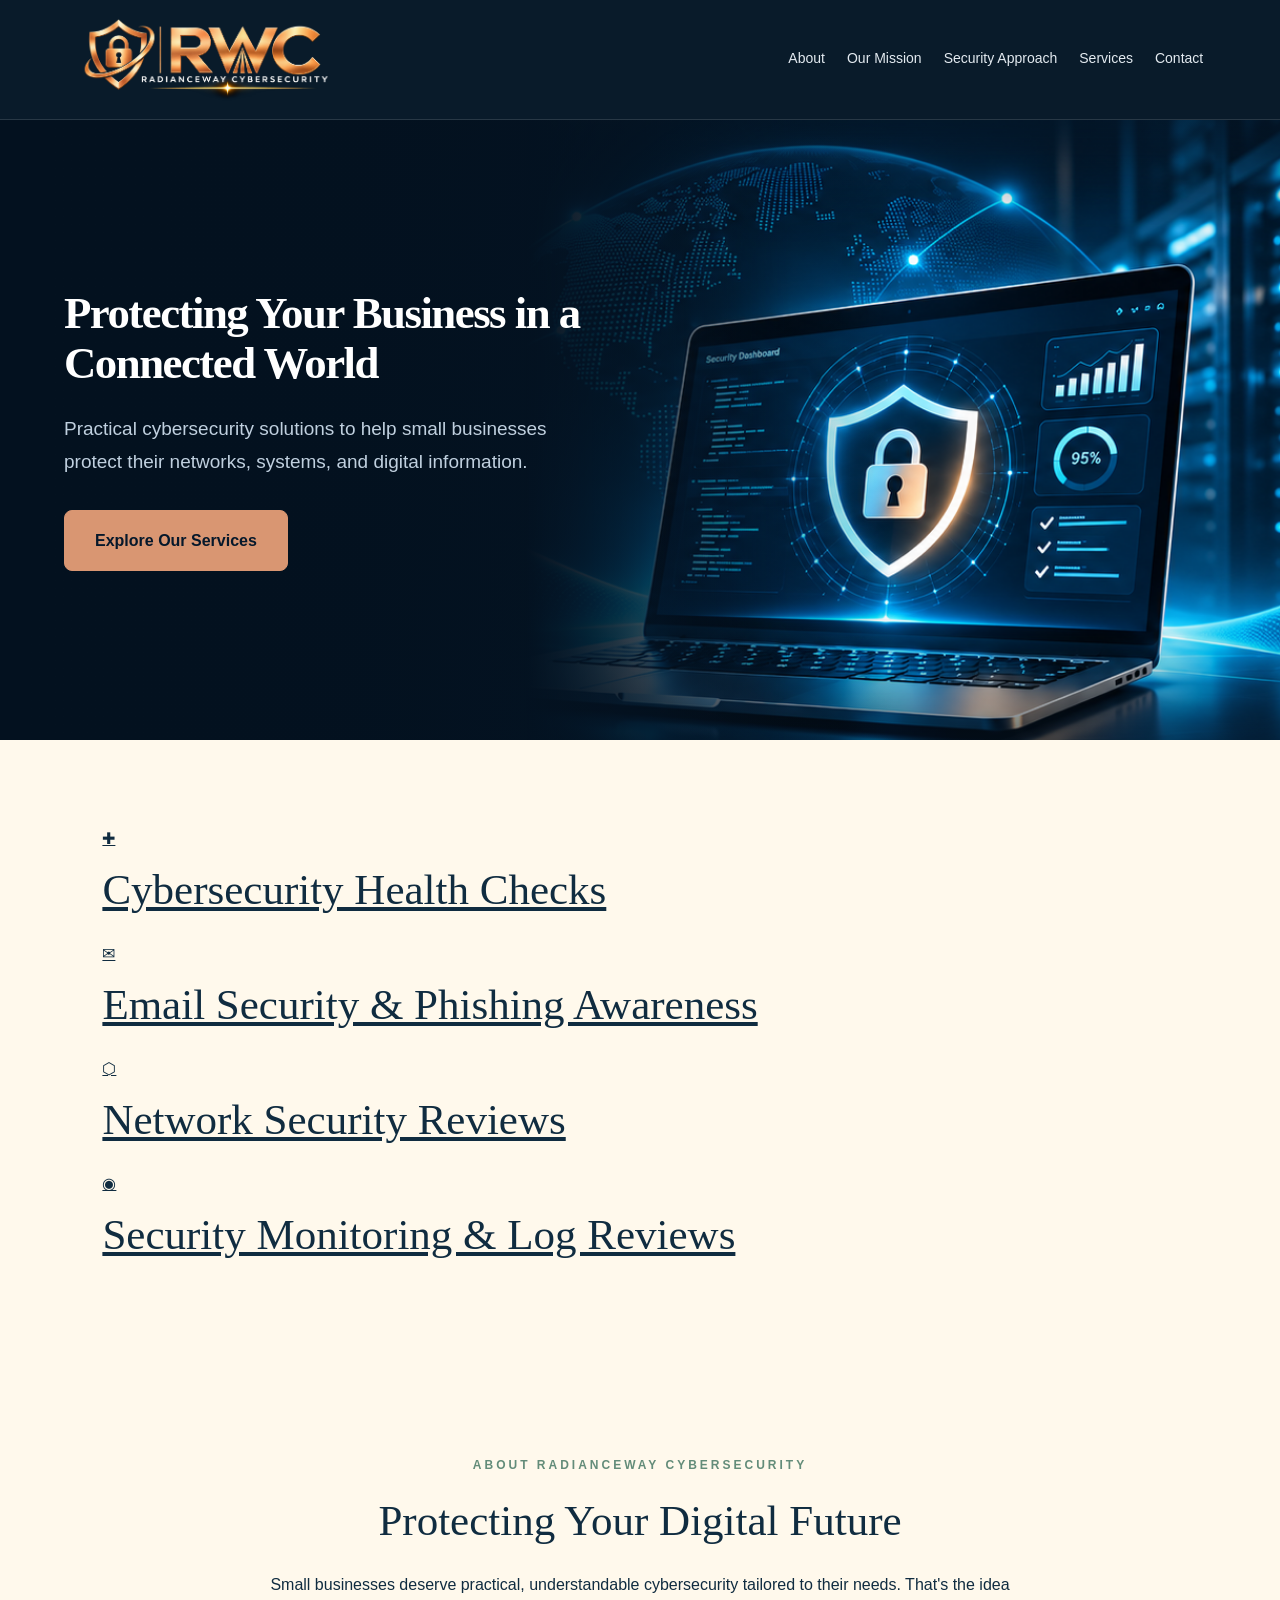
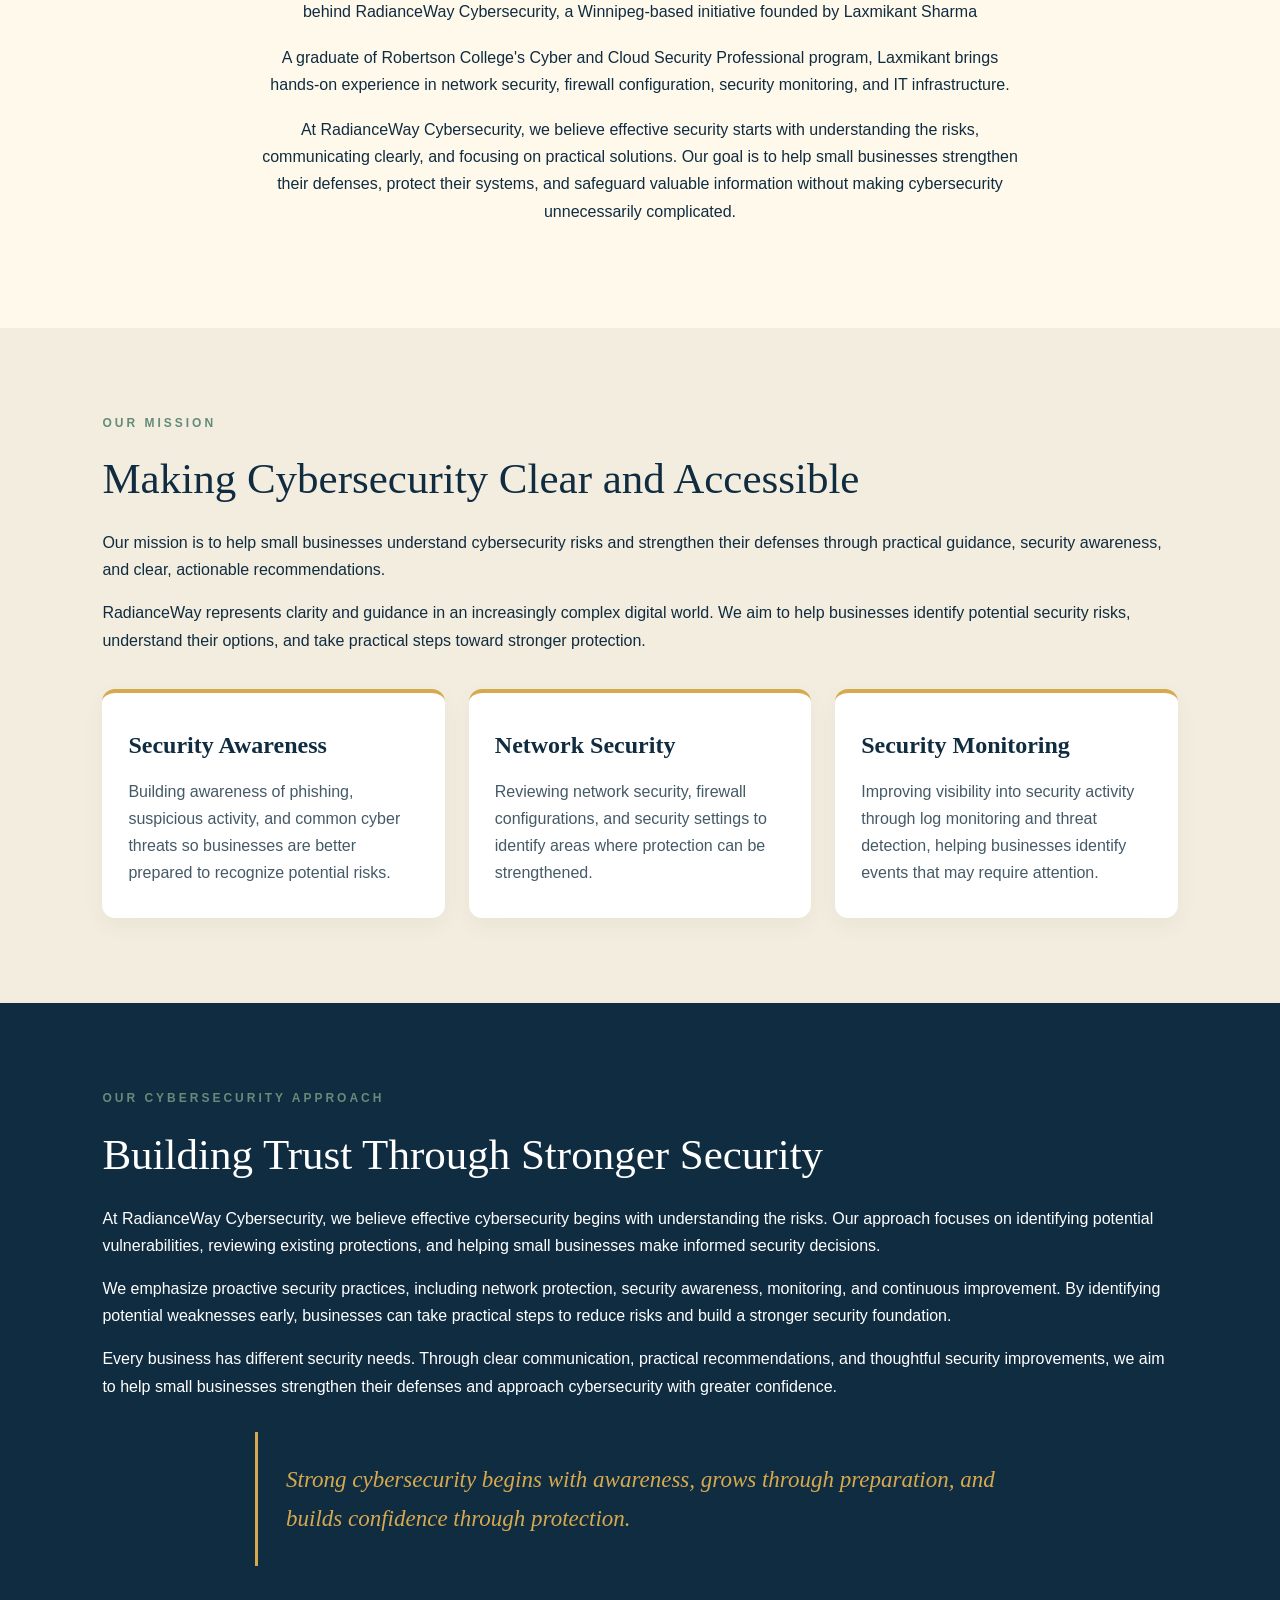
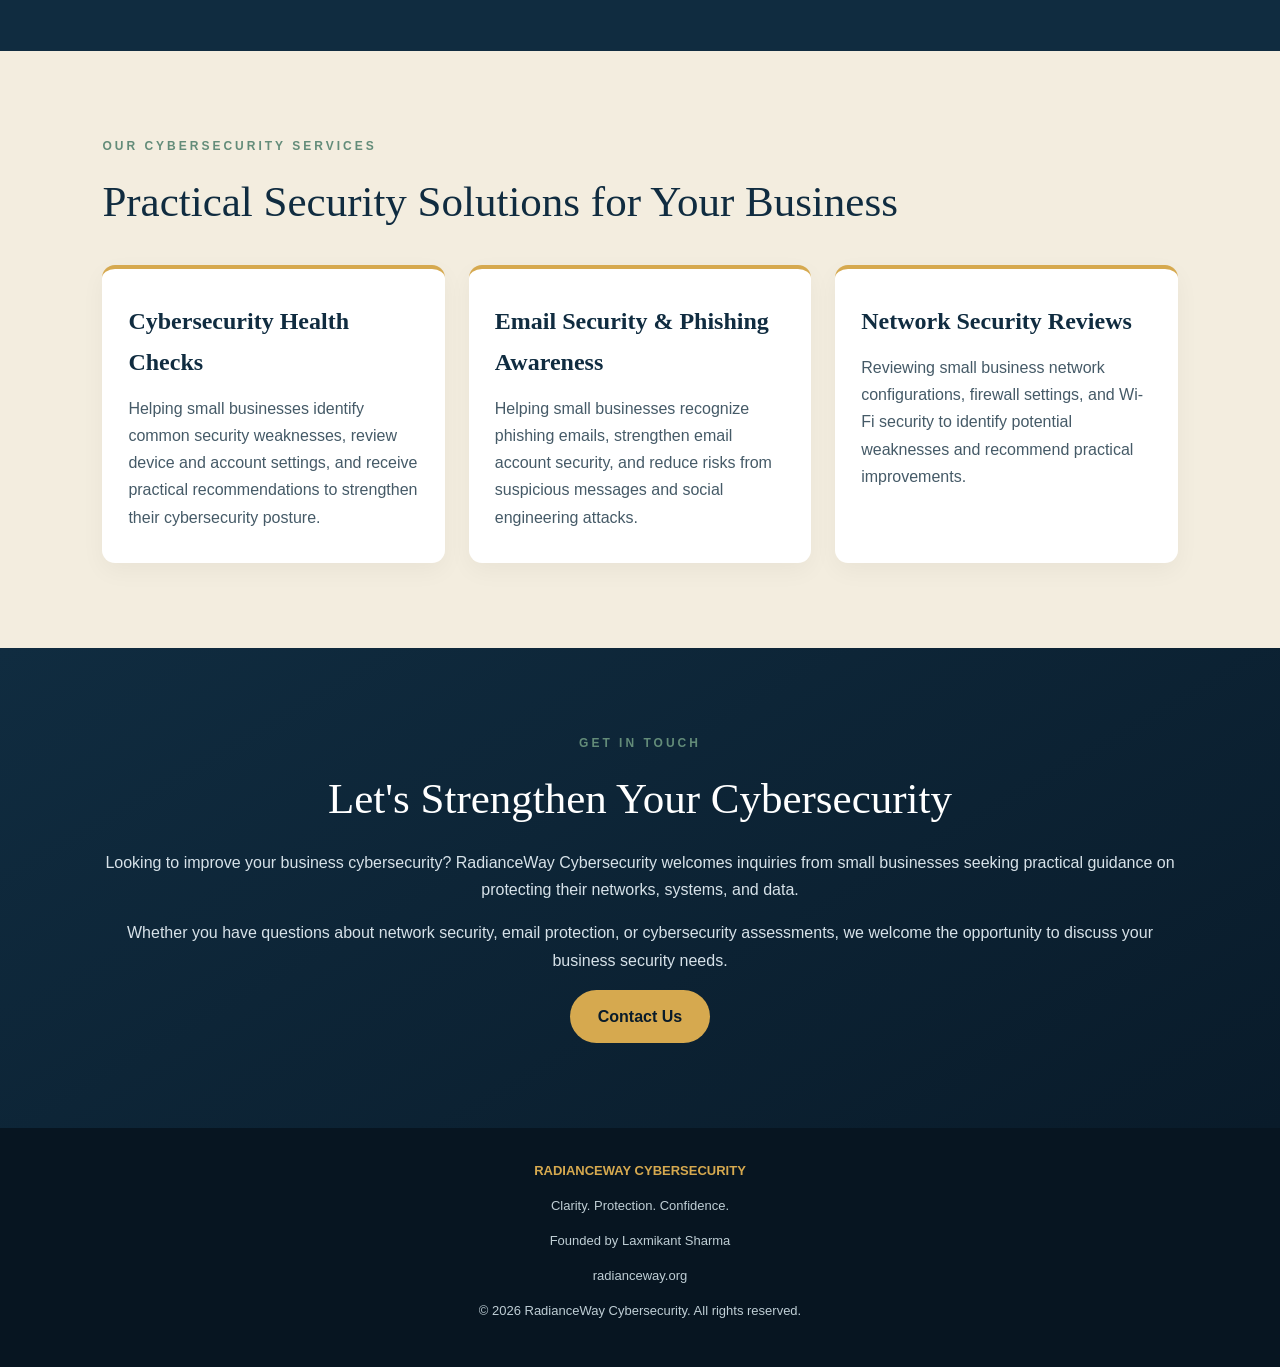
==== index.html @ 247e2742 "Add four cybersecurity service highlights to homepage" ====
<!DOCTYPE html>
<html lang="en">
<head>
  <meta charset="UTF-8">
  <meta name="viewport" content="width=device-width, initial-scale=1">
  <meta name="description" content="RadianceWay Cybersecurity provides practical cybersecurity guidance and security solutions for small businesses. Founded by Laxmikant Sharma in Winnipeg, Manitoba, Canada.">
  <meta name="theme-color" content="#102c40">
  <title>RadianceWay Cybersecurity | Clarity. Protection. Confidence.</title>
  <link rel="stylesheet" href="styles.css">
  <style>
    
.official-logo {
  display: block;
  width: 90%;
  max-width: 500px;
  height: auto;
  margin: 0 auto 5px;
  object-fit: contain;
}

@media (max-width: 600px) {
  .official-logo {
    width: 95%;
    max-width: 320px;
    margin-bottom: 16px;
  }
  .header {
  justify-content: center;
  padding: 14px 3%;
}

.header nav {
  justify-content: center;
  gap: 8px;
  font-size: 12px;
}
}
  @media (max-width: 600px) {
  .menu-toggle {
    display: block !important;
    margin: 8px auto;
  }

  .header nav {
    display: none;
    width: 100%;
    flex-direction: column;
    align-items: center;
    gap: 16px;
    padding: 16px 0;
  }

  .header nav.open {
    display: flex;
  }
}  
 .menu-toggle {
  display: none;
  background: transparent;
  color: #d6a94f;
  border: 1px solid #d6a94f;
  border-radius: 8px;
  padding: 10px 16px;
  font: inherit;
  cursor: pointer;
}
    :root {
      --navy: #102c40;
      --deep: #091b2a;
      --gold: #d6a94f;
      --ivory: #fff9ec;
      --sage: #638c79;
      --muted: #bfd0da;
    }
    * { box-sizing: border-box; }
    html { scroll-behavior: smooth; }
    body {
      margin: 0;
      font-family: "Segoe UI", Arial, sans-serif;
      background: var(--ivory);
      color: var(--navy);
      line-height: 1.7;
    }
    a { color: inherit; }
    .header {
      background: var(--deep);
      color: white;
      padding: 16px 6%;
      display: flex;
      align-items: center;
      justify-content: space-between;
      gap: 20px;
      flex-wrap: wrap;
      border-bottom: 1px solid #ffffff20;
    }
    .brand {
      font-size: 23px;
      font-weight: 700;
      letter-spacing: 3px;
      color: var(--gold);
      text-decoration: none;
    }
    nav { display: flex; gap: 22px; flex-wrap: wrap; }
    nav a {
      text-decoration: none;
      font-size: 14px;
      color: #e3eaf0;
    }
    nav a:hover, nav a:focus-visible {
      color: var(--gold);
    }
    .hero {
      min-height: 630px;
      padding: 100px 22px;
      display: flex;
      flex-direction: column;
      align-items: center;
      justify-content: center;
      text-align: center;
      color: white;
      background:
        radial-gradient(ellipse at 50% 25%,
          #a77c3140 0%, transparent 46%),
        linear-gradient(145deg, #153d53, #091b2a 80%);
    }
    .lotus {
      width: 140px;
      height: 115px;
      margin-bottom: 24px;
      color: var(--gold);
      filter: drop-shadow(0 0 20px #d6a94f65);
    }
    .eyebrow {
      color: var(--gold);
      letter-spacing: 3px;
      text-transform: uppercase;
      font-size: 13px;
    }
    h1 {
      font-family: Georgia, serif;
      font-weight: normal;
      font-size: clamp(56px, 10vw, 105px);
      letter-spacing: 8px;
      line-height: 1.1;
      margin: 18px 0;
    }
    .tagline {
      color: var(--gold);
      font-family: Georgia, serif;
      font-size: clamp(22px, 4vw, 32px);
      margin: 0 0 25px;
    }
    .hero-text {
      max-width: 680px;
      font-size: 18px;
      color: #d8e3e8;
      margin-bottom: 30px;
    }
    .button {
      display: inline-block;
      background: var(--gold);
      color: var(--deep);
      text-decoration: none;
      padding: 13px 28px;
      border-radius: 30px;
      font-weight: 700;
      transition: background .2s, transform .2s;
    }
    .button:hover {
      background: #f1cd7e;
      transform: translateY(-2px);
    }
    section { padding: 85px 8%; scroll-margin-top: 20px; }
    .container { max-width: 1080px; margin: auto; }
    .section-label {
      color: var(--sage);
      text-transform: uppercase;
      letter-spacing: 3px;
      font-size: 12px;
      font-weight: bold;
    }
    h2 {
      font-family: Georgia, serif;
      font-size: clamp(30px, 5vw, 43px);
      line-height: 1.3;
      margin: 10px 0 22px;
      font-weight: normal;
    }
    .intro { text-align: center; }
    .intro p { max-width: 760px; margin: 0 auto 18px; }
    .cream { background: #f3eddf; }
    .dark {
      background: var(--navy);
      color: white;
    }
    .cards {
      display: grid;
      grid-template-columns: repeat(3, minmax(0, 1fr));
      gap: 24px;
      margin-top: 35px;
    }
    .card {
      background: white;
      color: var(--navy);
      padding: 32px 26px;
      border-radius: 13px;
      border-top: 4px solid var(--gold);
      box-shadow: 0 8px 24px #0000000b;
    }
    .card h3 {
      font-family: Georgia, serif;
      font-size: 24px;
      margin: 0 0 12px;
    }
    .card p { margin: 0; color: #455a67; }
    .dark .card { background: #18394e; color: white; }
    .dark .card p { color: #d0dee5; }
    .quote {
      max-width: 770px;
      margin: 32px auto 0;
      padding: 28px;
      border-left: 3px solid var(--gold);
      font-family: Georgia, serif;
      font-size: 23px;
      font-style: italic;
      color: var(--gold);
      text-align: left;
    }
    .center { text-align: center; }
    .closing {
      text-align: center;
      background: linear-gradient(150deg, var(--navy), var(--deep));
      color: white;
    }
    .closing p { color: #d7e2e9; }
    footer {
      background: #071521;
      color: #bfced5;
      padding: 32px 18px;
      text-align: center;
      font-size: 13px;
    }
    footer strong { color: var(--gold); }
    :focus-visible {
      outline: 3px solid var(--gold);
      outline-offset: 4px;
    }
    @media (max-width: 760px) {
      .header { justify-content: center; text-align: center; }
      nav { justify-content: center; gap: 12px 18px; }
      h1 { letter-spacing: 3px; }
      .hero { min-height: 560px; padding: 75px 20px; }
      .cards { grid-template-columns: 1fr; }
      section { padding: 65px 6%; }
    }
    @media (prefers-reduced-motion: reduce) {
      html { scroll-behavior: auto; }
      .button { transition: none; }
    }
  </style>
</head>
<body>

<header class="header">
  
<a class="brand" href="index.html" aria-label="RadianceWay Cybersecurity Home">
  <img class="brand-logo" src="Copper-Gold%20RWC%20Cybersecurity%20Logo.png" alt="RWC RadianceWay Cybersecurity">
</a>

  <button class="menu-toggle" type="button"
        aria-label="Toggle navigation menu"
        aria-controls="main-nav"
        aria-expanded="false">
  ☰ Menu
</button>
  <nav id="main-nav" aria-label="Main navigation">
    
    <a href="about.html">About</a>
    <a href="mission.html">Our Mission</a>
    <a href="approach.html">Security Approach</a>
    <a href="services.html">Services</a>
    <a href="contact.html">Contact</a>
  
  </nav>
</header>

<main>
  <section class="hero" id="home">
    

<img class="hero-image"
     src="assets/rwc-homepage-laptop.png"
     alt="Cybersecurity laptop dashboard with glowing blue digital globe">
    
    
<h1 class="hero-title">
  Protecting Your Business in a Connected World
</h1>

    <p class="hero-text">
  Practical cybersecurity solutions to help
  small businesses protect their networks,
  systems, and digital information.
</p>
    
<a href="services.html" class="button">Explore Our Services</a>

  </section>

<section class="service-highlights" aria-label="Our cybersecurity services">
  <div class="service-highlights-container">

    <a class="service-highlight" href="services.html">
      <span class="service-icon" aria-hidden="true">✚</span>
      <h2>Cybersecurity Health Checks</h2>
    </a>

    <a class="service-highlight" href="services.html">
      <span class="service-icon" aria-hidden="true">✉</span>
      <h2>Email Security &amp; Phishing Awareness</h2>
    </a>

    <a class="service-highlight" href="services.html">
      <span class="service-icon" aria-hidden="true">⬡</span>
      <h2>Network Security Reviews</h2>
    </a>

    <a class="service-highlight" href="services.html">
      <span class="service-icon" aria-hidden="true">◉</span>
      <h2>Security Monitoring &amp; Log Reviews</h2>
    </a>

  </div>
</section>

  <section class="intro" id="about">
    <div class="container">
    <div class="section-label">About RadianceWay Cybersecurity</div>
    <h2>Protecting Your Digital Future</h2>
      <p>
        Small businesses deserve practical, understandable cybersecurity tailored to their needs.
        That's the idea behind RadianceWay Cybersecurity, a Winnipeg-based initiative
        founded by <span style="white-space: nowrap;">Laxmikant Sharma</span>
      </p>
      <p>
        A graduate of Robertson College's Cyber and Cloud
        Security Professional program, Laxmikant brings
        hands-on experience in network security, firewall
        configuration, security monitoring, and IT
        infrastructure.
      </p>
      <p>
        At RadianceWay Cybersecurity, we believe effective
        security starts with understanding the risks,
        communicating clearly, and focusing on practical
        solutions. Our goal is to help small businesses
        strengthen their defenses, protect their systems,
        and safeguard valuable information without making
        cybersecurity unnecessarily complicated.
      </p>
    </div>
  </section>

  <section class="cream" id="meaning">
    <div class="container">
      <div class="section-label">Our Mission</div>
      <h2>Making Cybersecurity Clear and Accessible</h2>
      <p>
        Our mission is to help small businesses understand cybersecurity risks
        and strengthen their defenses through practical guidance, security awareness,
        and clear, actionable recommendations.        
      </p>
      <p>
        RadianceWay represents clarity and guidance in an increasingly
        complex digital world. We aim to help businesses identify
        potential security risks, understand their options, and take practical
        steps toward stronger protection.
      </p>
      <div class="cards">
        <article class="card">
          <h3>Security Awareness</h3>
          <p>
            Building awareness of phishing, suspicious activity,
            and common cyber threats so businesses are better prepared
            to recognize potential risks.
          </p>
        </article>
        <article class="card">
          <h3>Network Security</h3>
          <p>
            Reviewing network security, firewall configurations,
            and security settings to identify areas where protection can be strengthened.
          </p>
        </article>
        <article class="card">
          <h3>Security Monitoring</h3>
          <p>
            Improving visibility into security activity through
            log monitoring and threat detection, helping businesses
            identify events that may require attention.
          </p>
        </article>
      </div>
    </div>
  </section>

  <section class="dark" id="philosophy">
    <div class="container">
      <div class="section-label">Our Cybersecurity Approach</div>
      <h2>Building Trust Through Stronger Security</h2>
      <p>
        At RadianceWay Cybersecurity, we believe effective
        cybersecurity begins with understanding the risks.
        Our approach focuses on identifying potential
        vulnerabilities, reviewing existing protections,
        and helping small businesses make informed security decisions.
      </p>
      <p>
        We emphasize proactive security practices,
        including network protection, security awareness,
        monitoring, and continuous improvement.
        By identifying potential weaknesses early,
        businesses can take practical steps to reduce
        risks and build a stronger security foundation.
      </p>
      <p>
        Every business has different security needs.
        Through clear communication, practical recommendations,
        and thoughtful security improvements, we aim to help
        small businesses strengthen their defenses and approach
        cybersecurity with greater confidence.
      </p>
      <div class="quote">
        Strong cybersecurity begins with awareness,
        grows through preparation, and builds
        confidence through protection.
      </div>
    </div>
  </section>

  <section class="cream" id="inspiration">
    <div class="container">
      <div class="section-label">Our Cybersecurity Services</div>
      <h2>Practical Security Solutions for Your Business</h2>
      <div class="cards">
        <article class="card">
          <h3>Cybersecurity Health Checks</h3>
          <p>
            Helping small businesses identify common
            security weaknesses, review device and account
            settings, and receive practical recommendations
            to strengthen their cybersecurity posture.
          </p>
        </article>
        <article class="card">
          <h3>Email Security & Phishing Awareness</h3>
          <p>
            Helping small businesses recognize phishing
            emails, strengthen email account security,
            and reduce risks from suspicious messages
            and social engineering attacks.
          </p>
        </article>
        <article class="card">
          <h3>Network Security Reviews</h3>
          <p>
            Reviewing small business network configurations,
            firewall settings, and Wi-Fi security to identify
            potential weaknesses and recommend practical
            improvements.
          </p>
        </article>
      </div>
    </div>
  </section>

  <section class="closing" id="community">
    <div class="container">
      <div class="section-label">Get in Touch</div>
      <h2>Let's Strengthen Your Cybersecurity</h2>
      <p>
        Looking to improve your business cybersecurity?
        RadianceWay Cybersecurity welcomes inquiries
        from small businesses seeking practical guidance
        on protecting their networks, systems, and data.
      </p>
      <p>
        Whether you have questions about network security,
        email protection, or cybersecurity assessments,
        we welcome the opportunity to discuss your
        business security needs.
      </p>
      <a class="button" href="mailto:laxsharma@lscyber.ca?subject=RadianceWay%20Cybersecurity%20Inquiry">Contact Us</a>
    </div>
  </section>
</main>

<footer>
  <strong>RADIANCEWAY CYBERSECURITY</strong>
  <p>Clarity. Protection. Confidence.</p>
  <p>Founded by Laxmikant Sharma</p>
  <p>radianceway.org</p>
  <p>&copy; <span id="year">2026</span> RadianceWay Cybersecurity.
     All rights reserved.</p>
</footer>


<script>
  document.getElementById("year").textContent =
    new Date().getFullYear();

  const menuButton = document.querySelector(".menu-toggle");
  const mainNav = document.getElementById("main-nav");

  menuButton.addEventListener("click", () => {
    const isOpen = mainNav.classList.toggle("open");
    menuButton.setAttribute("aria-expanded", String(isOpen));
  });

  mainNav.querySelectorAll("a").forEach((link) => {
    link.addEventListener("click", () => {
      mainNav.classList.remove("open");
      menuButton.setAttribute("aria-expanded", "false");
    });
  });
</script>
  

</body>
</html>
---- styles.css ----
/* RadianceWay Cybersecurity - Website Theme */

:root {
  --navy: #06182b;
  --navy-dark: #03111f;
  --navy-light: #0d304e;
  --electric-blue: #18baf0;
  --soft-copper: #d99672;
  --copper-light: #f0bea0;
  --white: #f7f9fc;
  --muted-text: #c0d0df;
}

* {
  box-sizing: border-box;
}

body {
  margin: 0;
  font-family: Arial, sans-serif;
  background: var(--navy);
  color: var(--white);
}

/* Shared Header and Navigation */

.site-header {
  background: var(--navy-dark);
  border-bottom: 1px solid rgba(217, 150, 114, 0.45);
  padding: 12px 5%;
}

.header-container {
  max-width: 1400px;
  margin: 0 auto;
  display: flex;
  align-items: center;
  justify-content: space-between;
  gap: 30px;
}

.brand-logo {
  display: block;
  width: 260px;
  max-width: 100%;
  height: auto;
}

.main-nav {
  display: flex;
  align-items: center;
  gap: 28px;
}

.main-nav a {
  color: var(--white);
  text-decoration: none;
  font-size: 15px;
}

.main-nav a:hover,
.main-nav a:focus-visible {
  color: var(--copper-light);
}

/* Mobile Navigation */

.menu-toggle {
  display: none;
  background: transparent;
  color: var(--copper-light);
  border: 1px solid var(--soft-copper);
  border-radius: 8px;
  padding: 10px 14px;
  font-size: 16px;
  cursor: pointer;
}

@media (max-width: 768px) {
  .header-container {
    flex-direction: column;
    gap: 15px;
  }

  .brand-logo {
    width: 220px;
  }

  .menu-toggle {
    display: block;
  }

  .main-nav {
    display: none;
    width: 100%;
    flex-direction: column;
    gap: 18px;
    padding: 15px 0;
  }

  .main-nav.open {
    display: flex;
  }
}

/* Shared Inner Page Styling */

.page-content {
  min-height: 70vh;
  background: linear-gradient(135deg, #06182b, #0d304e);
  padding: 80px 24px;
}

.page-container {
  max-width: 900px;
  margin: 0 auto;
}

.section-label {
  color: var(--soft-copper);
  font-size: 13px;
  font-weight: 700;
  letter-spacing: 2px;
  text-transform: uppercase;
  margin-bottom: 18px;
}

.page-container h1 {
  font-size: clamp(32px, 5vw, 48px);
  line-height: 1.2;
  margin: 0 0 30px;
  color: var(--white);
}

.page-container p {
  color: var(--muted-text);
  font-size: 18px;
  line-height: 1.8;
  margin-bottom: 24px;
}

.page-button {
  display: inline-block;
  margin-top: 12px;
  padding: 14px 26px;
  border: 1px solid var(--soft-copper);
  border-radius: 8px;
  color: var(--white);
  text-decoration: none;
  font-weight: 600;
}

.page-button:hover {
  background: var(--soft-copper);
  color: var(--navy-dark);
}

.site-footer {
  background: var(--navy-dark);
  border-top: 1px solid rgba(217, 150, 114, 0.3);
  padding: 35px 20px;
  text-align: center;
  color: var(--muted-text);
  font-size: 14px;
}

.site-footer p {
  margin: 8px 0;
}

@media (max-width: 768px) {
  .page-content {
    padding: 55px 20px;
  }

  .page-container p {
    font-size: 16px;
    line-height: 1.7;
  }
}

/* RWC Homepage Hero Redesign */

body .hero {
  position: relative;
  display: flex;
  flex-direction: column;
  justify-content: center;
  align-items: flex-start;
  text-align: left;
  min-height: 620px;
  padding: 90px max(5%, calc((100% - 1400px) / 2));
  overflow: hidden;
  isolation: isolate;
  background: linear-gradient(110deg, #03111f, #06182b);
}

body .hero::before {
  content: "";
  position: absolute;
  inset: 0;
  z-index: 0;
  pointer-events: none;
  background: linear-gradient(
    90deg,
    #03111f 0%,
    rgba(3, 17, 31, 0.95) 28%,
    rgba(3, 17, 31, 0.55) 48%,
    transparent 70%
  );
}

body .hero img.hero-image {
  position: absolute;
  z-index: -1;
  top: 50%;
  right: 0;
  left: auto;
  width: 59%;
  max-width: none;
  height: 100%;
  object-fit: cover;
  object-position: center;
-webkit-mask-image: linear-gradient(to right, transparent 0%, black 35%);
mask-image: linear-gradient(to right, transparent 0%, black 35%);

  transform: translateY(-50%);
  border: none;
  border-radius: 0;
  box-shadow: none;
}

body .hero .hero-title {
  position: relative;
  max-width: 520px;
  margin: 0 0 25px;
  color: #ffffff;
  font-size: clamp(34px, 3.5vw, 52px);
  line-height: 1.12;
  font-weight: 700;
  letter-spacing: -1.5px;
}

body .hero .hero-text {
  position: relative;
  max-width: 520px;
  margin: 0 0 32px;
  color: #c0d0df;
  font-size: 19px;
  line-height: 1.7;
}

body .hero a.button {
  position: relative;
  display: inline-block;
  padding: 16px 30px;
  background: #d99672;
  color: #06182b;
  border: 1px solid #d99672;
  border-radius: 8px;
  text-decoration: none;
  font-size: 16px;
  font-weight: 700;
}

body .hero a.button:hover {
  background: #f0bea0;
  border-color: #f0bea0;
}

/* Homepage Hero - Mobile Layout */

@media (max-width: 768px) {
  body .hero {
    min-height: 690px;
    justify-content: flex-start;
    padding: 55px 24px 300px;
  }

  body .hero img.hero-image {
    top: auto;
    bottom: 0;
    right: 0;
    width: 100%;
    height: 320px;
    transform: none;
    object-fit: cover;
  }

  body .hero .hero-title {
    font-size: clamp(32px, 8vw, 46px);
    letter-spacing: -0.5px;
  }

  body .hero .hero-text {
    font-size: 16px;
  }
}
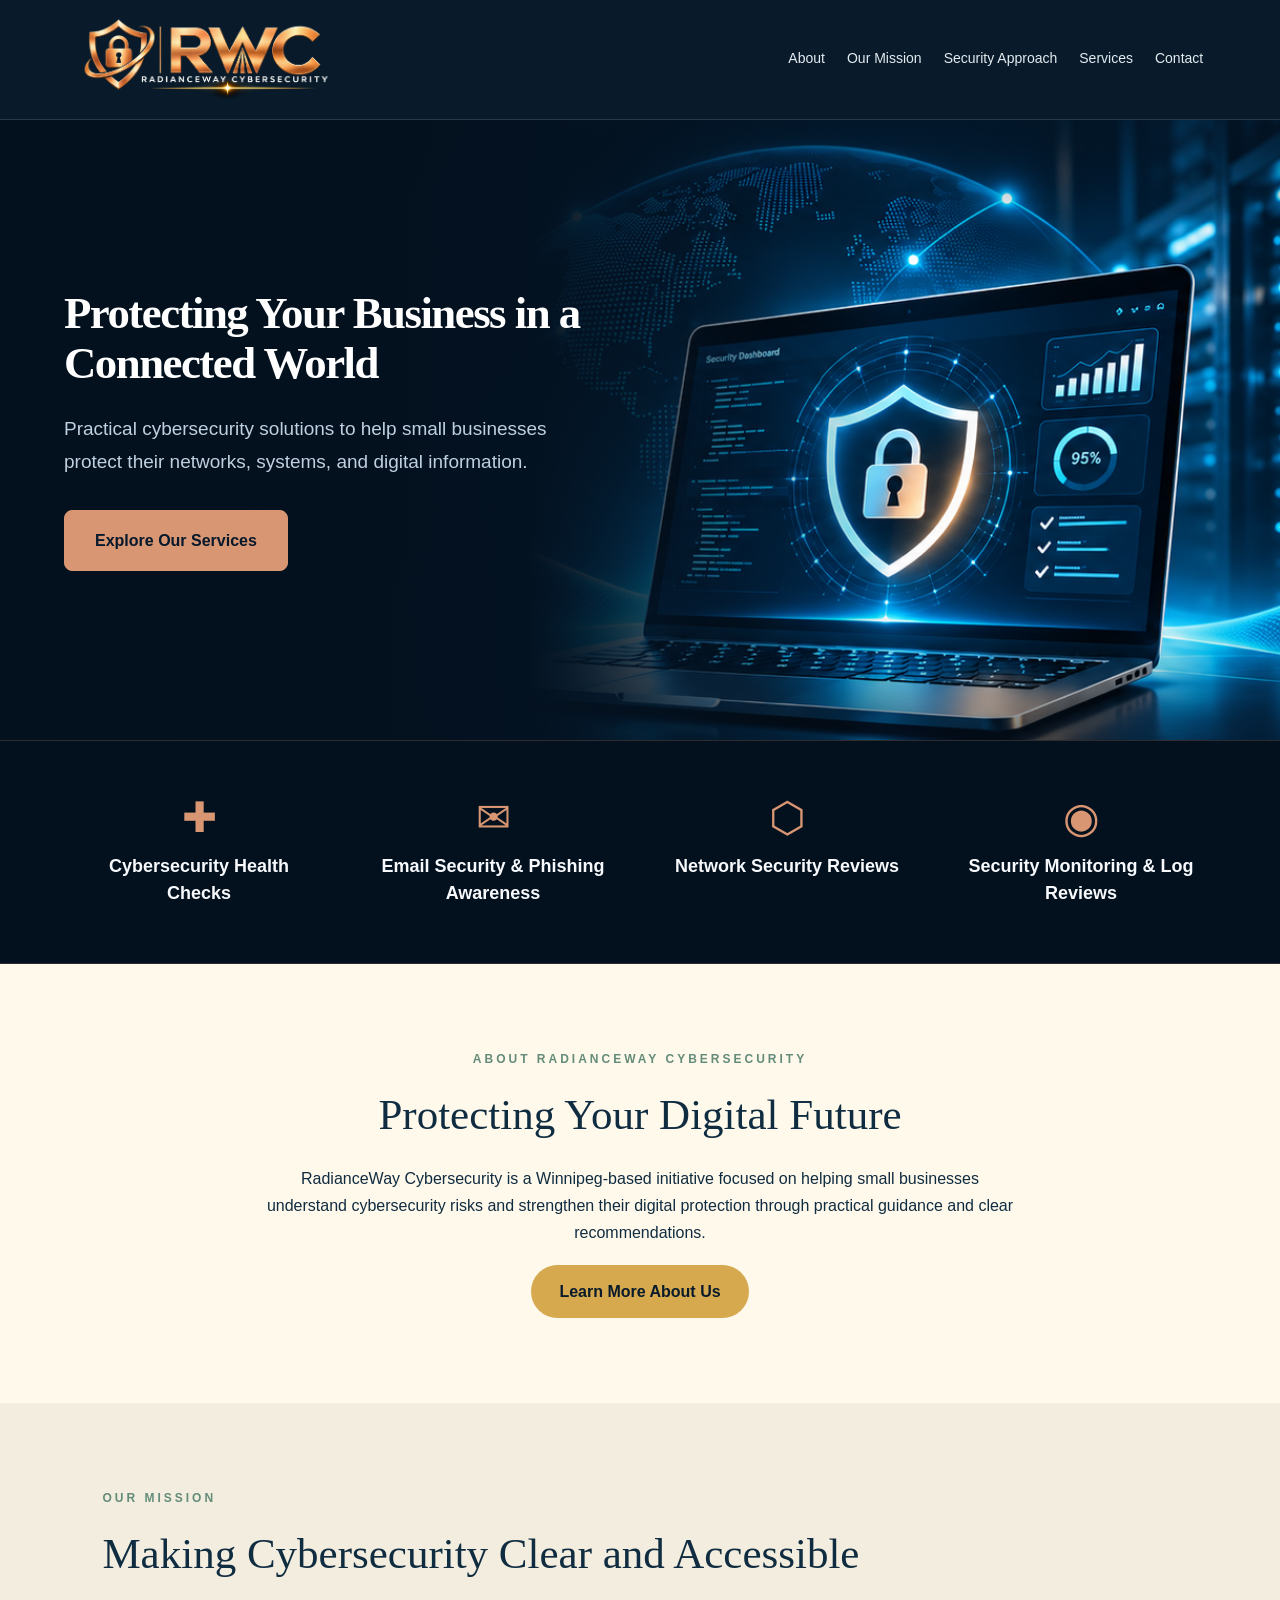
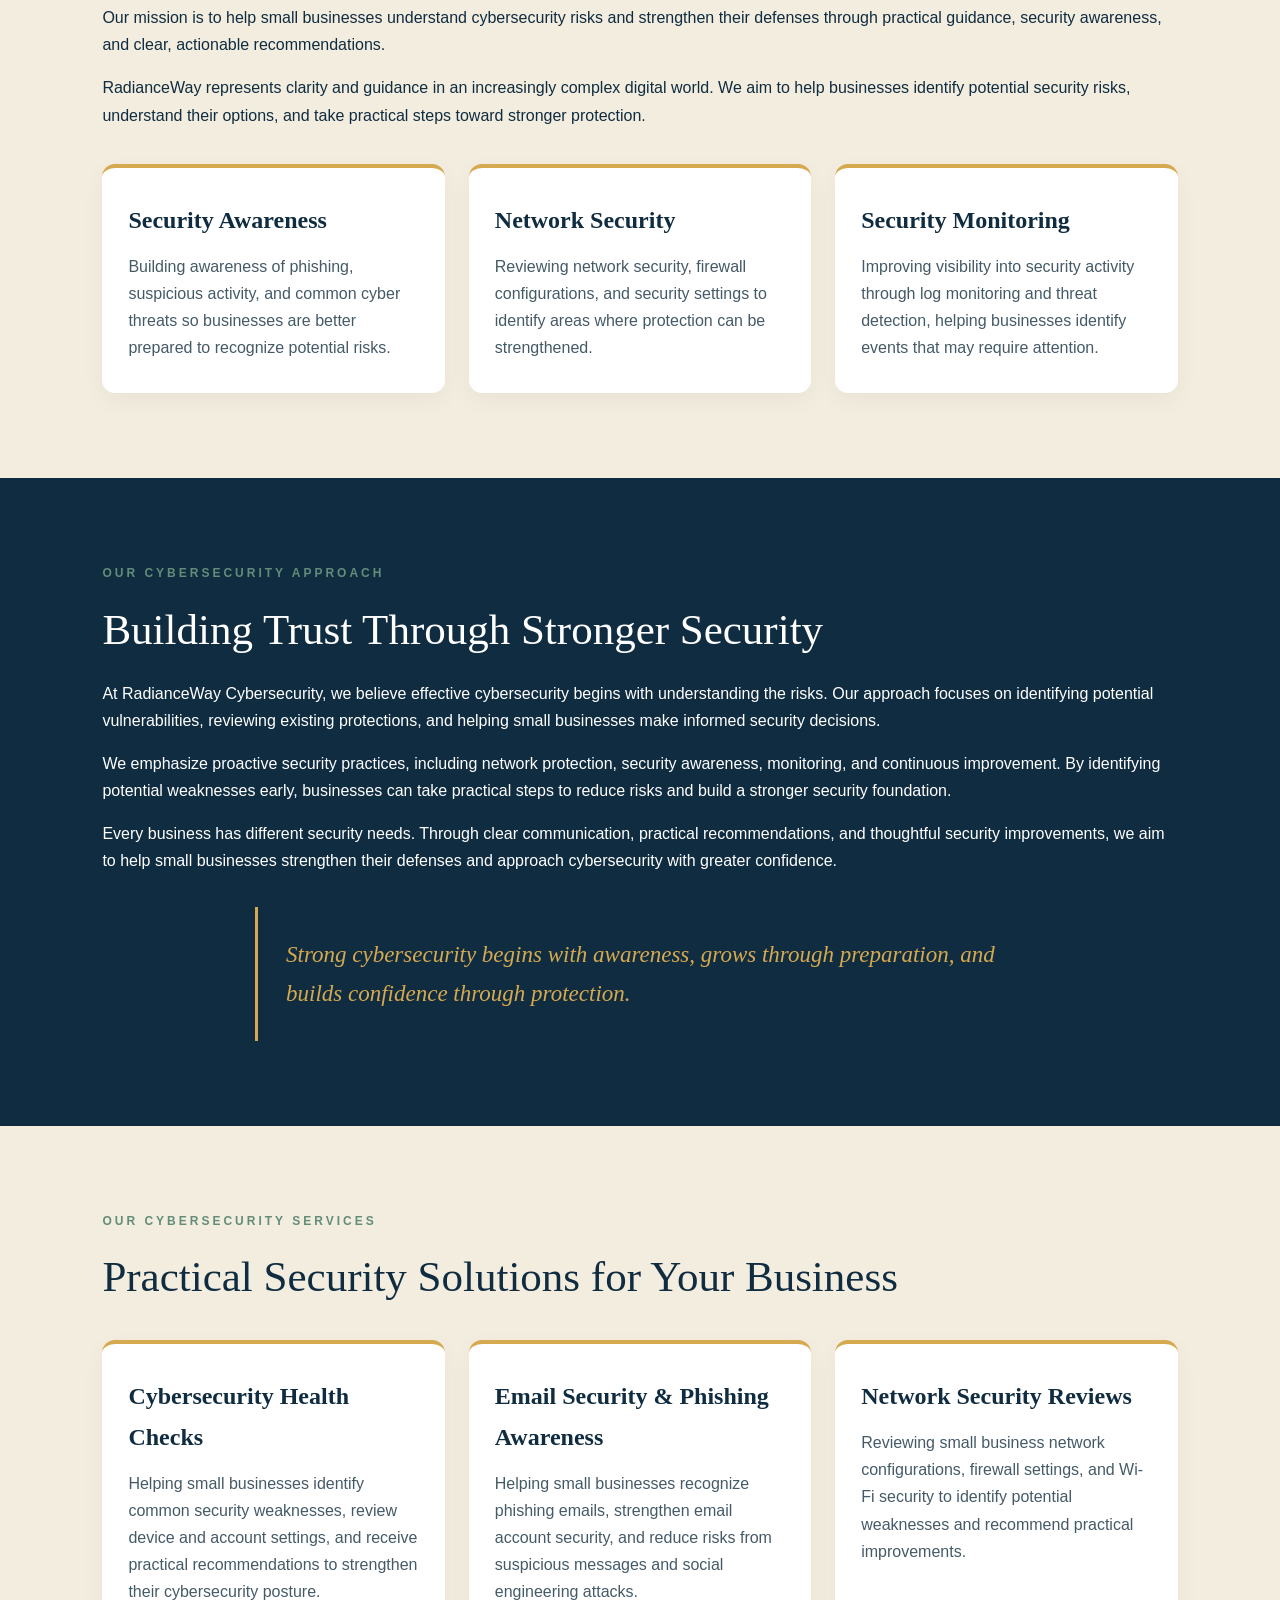
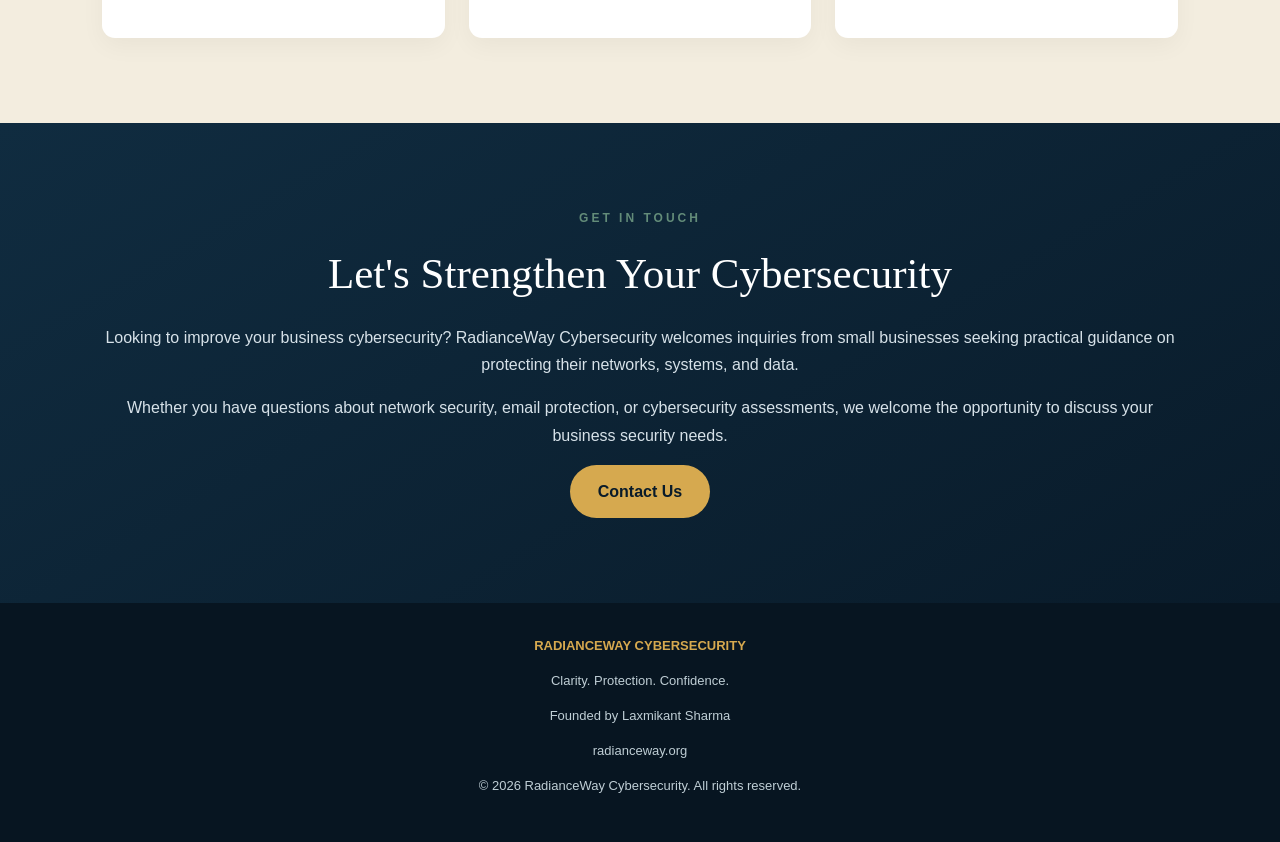
==== commit b2ad0f31: "Simplify homepage About section and link to About page Updated the 'About' section to provide a more" ====
--- a/index.html
+++ b/index.html
@@ -334,33 +334,24 @@
   </div>
 </section>
 
-  <section class="intro" id="about">
-    <div class="container">
-    <div class="section-label">About RadianceWay Cybersecurity</div>
+  
+<section class="intro" id="about">
+  <div class="container">
+    <div class="section-label">ABOUT RADIANCEWAY CYBERSECURITY</div>
     <h2>Protecting Your Digital Future</h2>
-      <p>
-        Small businesses deserve practical, understandable cybersecurity tailored to their needs.
-        That's the idea behind RadianceWay Cybersecurity, a Winnipeg-based initiative
-        founded by <span style="white-space: nowrap;">Laxmikant Sharma</span>
-      </p>
-      <p>
-        A graduate of Robertson College's Cyber and Cloud
-        Security Professional program, Laxmikant brings
-        hands-on experience in network security, firewall
-        configuration, security monitoring, and IT
-        infrastructure.
-      </p>
-      <p>
-        At RadianceWay Cybersecurity, we believe effective
-        security starts with understanding the risks,
-        communicating clearly, and focusing on practical
-        solutions. Our goal is to help small businesses
-        strengthen their defenses, protect their systems,
-        and safeguard valuable information without making
-        cybersecurity unnecessarily complicated.
-      </p>
-    </div>
-  </section>
+
+    <p>
+      RadianceWay Cybersecurity is a Winnipeg-based initiative
+      focused on helping small businesses understand cybersecurity
+      risks and strengthen their digital protection through
+      practical guidance and clear recommendations.
+    </p>
+
+    <a href="about.html" class="button">
+      Learn More About Us
+    </a>
+  </div>
+</section>
 
   <section class="cream" id="meaning">
     <div class="container">
--- a/styles.css
+++ b/styles.css
@@ -297,3 +297,79 @@
     font-size: 16px;
   }
 }
+
+/* Homepage - Four Cybersecurity Service Highlights */
+
+body .service-highlights {
+  background: var(--navy-dark);
+  border-top: 1px solid rgba(217, 150, 114, 0.2);
+  border-bottom: 1px solid rgba(217, 150, 114, 0.2);
+  padding: 36px 5%;
+}
+
+.service-highlights-container {
+  max-width: 1400px;
+  margin: 0 auto;
+  display: grid;
+  grid-template-columns: repeat(4, minmax(0, 1fr));
+  gap: 24px;
+}
+
+.service-highlight {
+  display: flex;
+  flex-direction: column;
+  align-items: center;
+  justify-content: flex-start;
+  gap: 14px;
+  padding: 20px 14px;
+  text-align: center;
+  text-decoration: none;
+  color: var(--white);
+  border-radius: 10px;
+  transition: background 0.2s ease;
+}
+
+.service-highlight:hover,
+.service-highlight:focus-visible {
+  background: rgba(217, 150, 114, 0.1);
+}
+
+.service-icon {
+  color: var(--soft-copper);
+  font-size: 42px;
+  line-height: 1;
+}
+
+.service-highlight h2 {
+  margin: 0;
+  font-size: 18px;
+  font-family: Arial, sans-serif;
+  font-weight: 600;
+  line-height: 1.5;
+  color: var(--white);
+}
+
+/* Tablet Layout */
+
+@media (max-width: 900px) {
+  .service-highlights-container {
+    grid-template-columns: repeat(2, minmax(0, 1fr));
+  }
+}
+
+/* Mobile Layout */
+
+@media (max-width: 480px) {
+  .service-highlights-container {
+    grid-template-columns: 1fr;
+    gap: 10px;
+  }
+
+  body .service-highlights {
+    padding: 24px 16px;
+  }
+
+  .service-highlight {
+    padding: 16px 12px;
+  }
+}
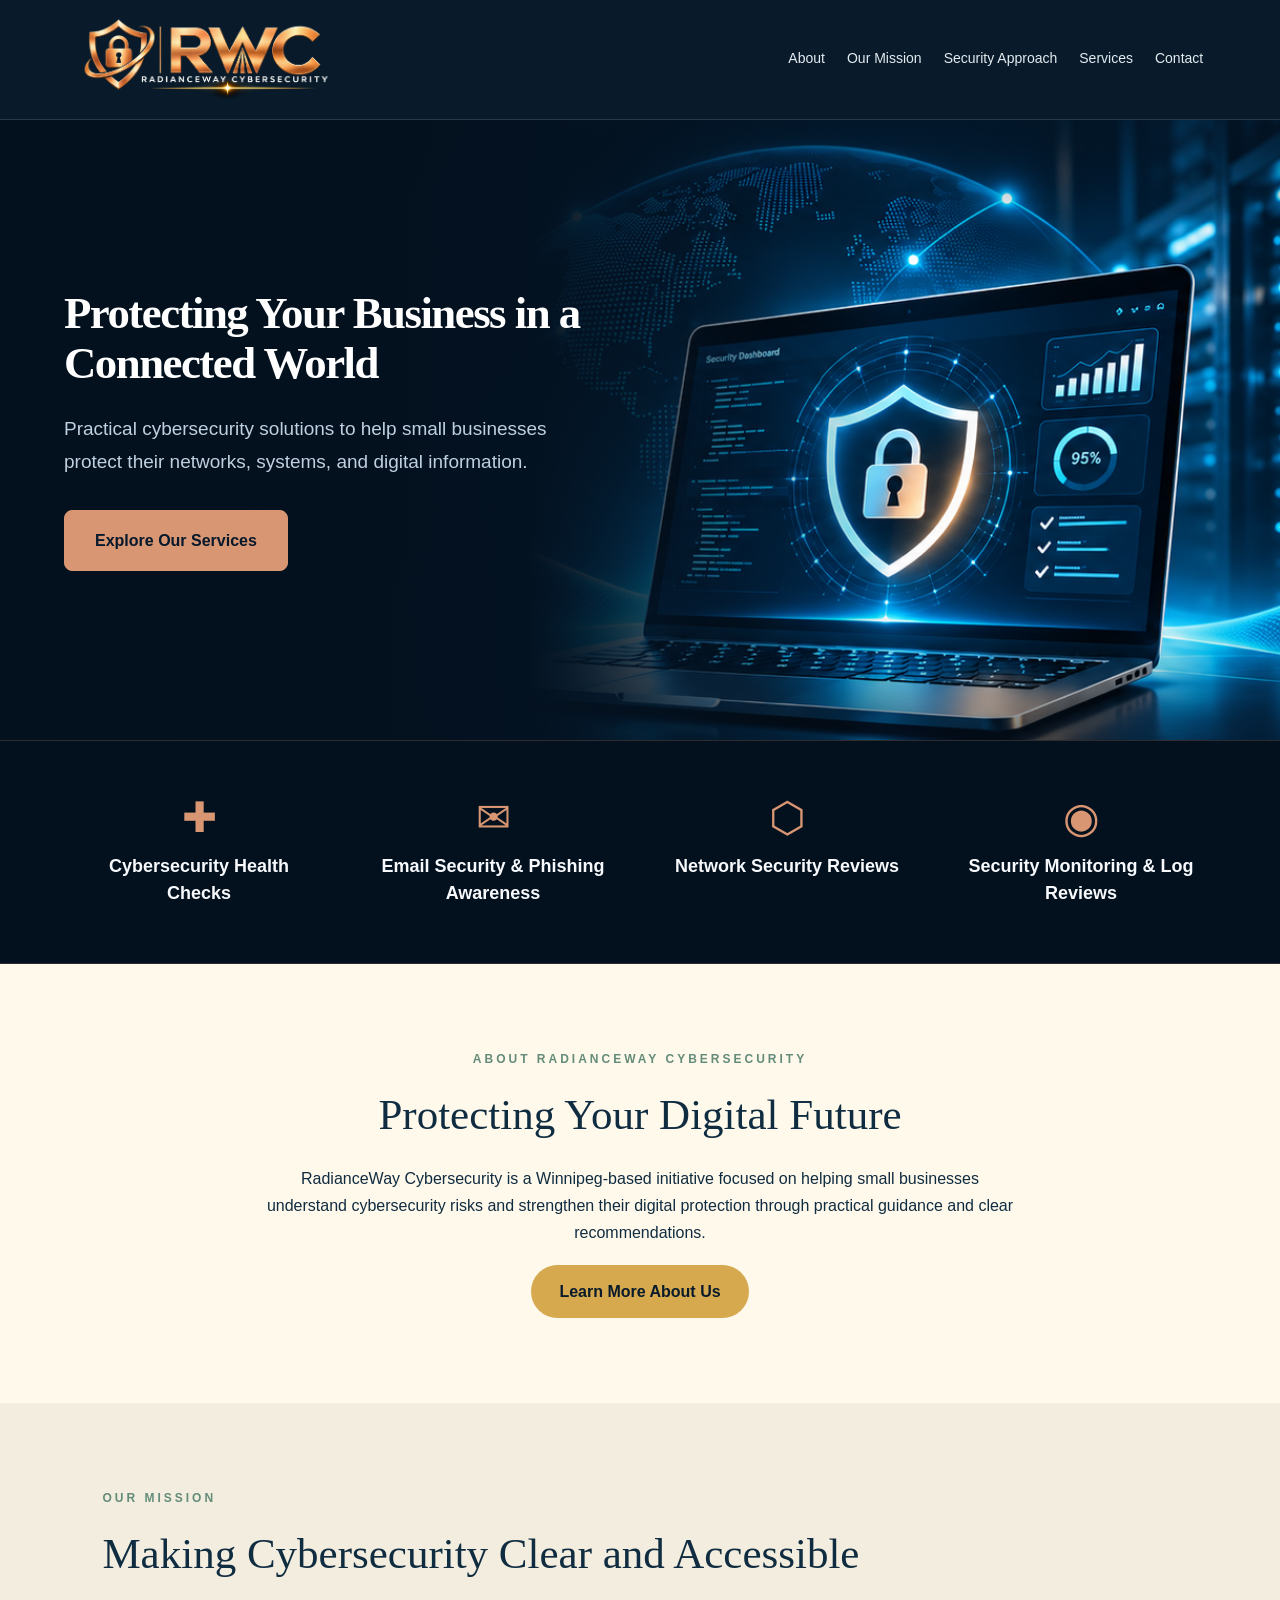
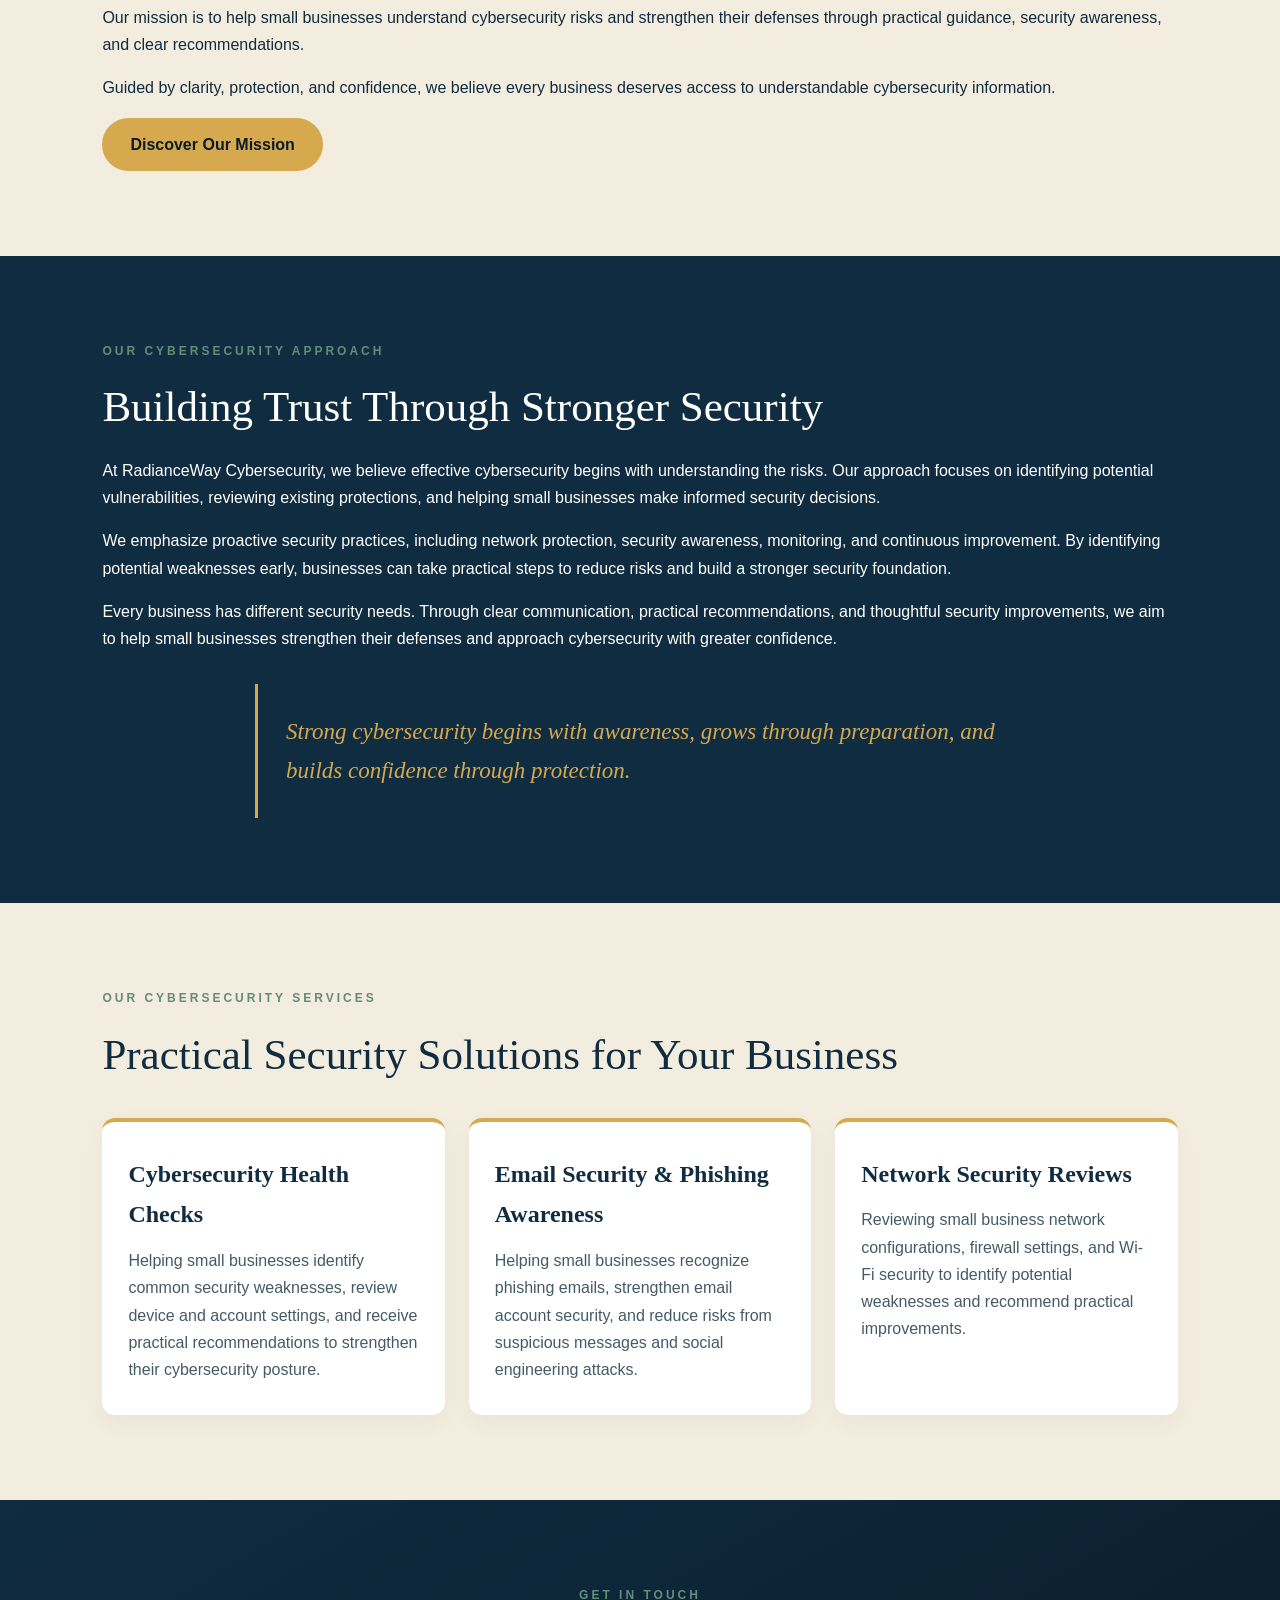
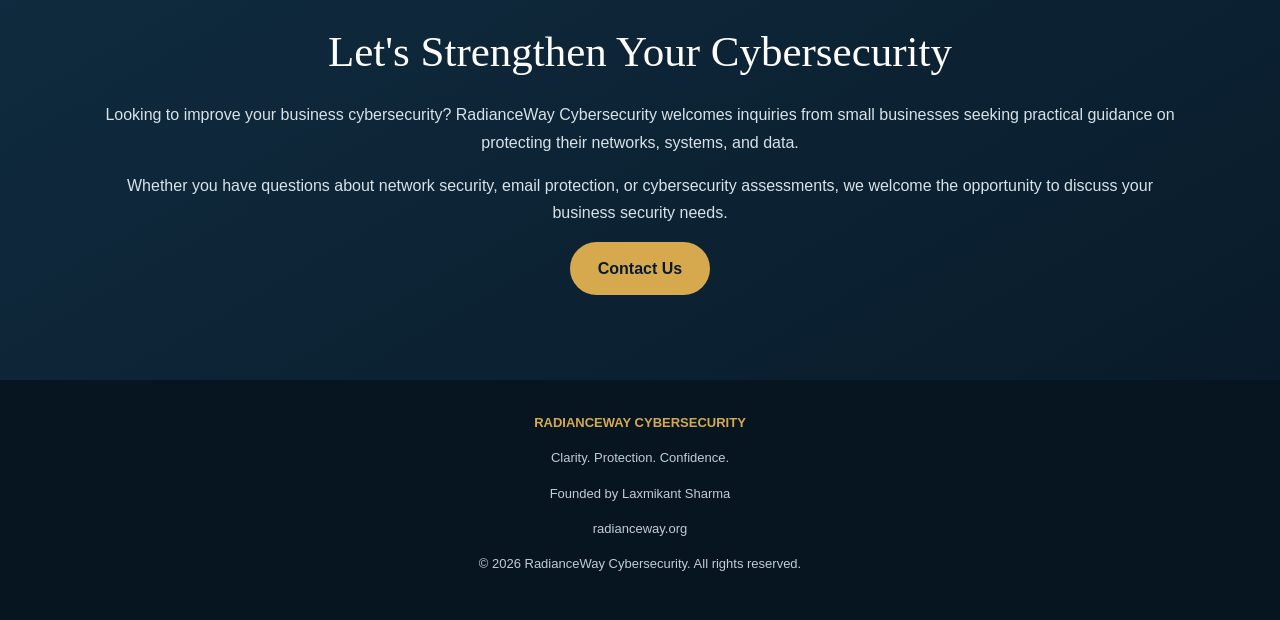
==== commit b7a5ec67: "Simplify homepage Mission section and link to Mission page Updated the 'Our Mission' section to enha" ====
--- a/index.html
+++ b/index.html
@@ -353,48 +353,31 @@
   </div>
 </section>
 
-  <section class="cream" id="meaning">
-    <div class="container">
-      <div class="section-label">Our Mission</div>
-      <h2>Making Cybersecurity Clear and Accessible</h2>
-      <p>
-        Our mission is to help small businesses understand cybersecurity risks
-        and strengthen their defenses through practical guidance, security awareness,
-        and clear, actionable recommendations.        
-      </p>
-      <p>
-        RadianceWay represents clarity and guidance in an increasingly
-        complex digital world. We aim to help businesses identify
-        potential security risks, understand their options, and take practical
-        steps toward stronger protection.
-      </p>
-      <div class="cards">
-        <article class="card">
-          <h3>Security Awareness</h3>
-          <p>
-            Building awareness of phishing, suspicious activity,
-            and common cyber threats so businesses are better prepared
-            to recognize potential risks.
-          </p>
-        </article>
-        <article class="card">
-          <h3>Network Security</h3>
-          <p>
-            Reviewing network security, firewall configurations,
-            and security settings to identify areas where protection can be strengthened.
-          </p>
-        </article>
-        <article class="card">
-          <h3>Security Monitoring</h3>
-          <p>
-            Improving visibility into security activity through
-            log monitoring and threat detection, helping businesses
-            identify events that may require attention.
-          </p>
-        </article>
-      </div>
-    </div>
-  </section>
+  
+<section class="cream" id="meaning">
+  <div class="container">
+    <div class="section-label">OUR MISSION</div>
+    <h2>Making Cybersecurity Clear and Accessible</h2>
+
+    <p>
+      Our mission is to help small businesses understand
+      cybersecurity risks and strengthen their defenses
+      through practical guidance, security awareness,
+      and clear recommendations.
+    </p>
+
+    <p>
+      Guided by clarity, protection, and confidence,
+      we believe every business deserves access to
+      understandable cybersecurity information.
+    </p>
+
+    <a href="mission.html" class="button">
+      Discover Our Mission
+    </a>
+  </div>
+</section>
+
 
   <section class="dark" id="philosophy">
     <div class="container">
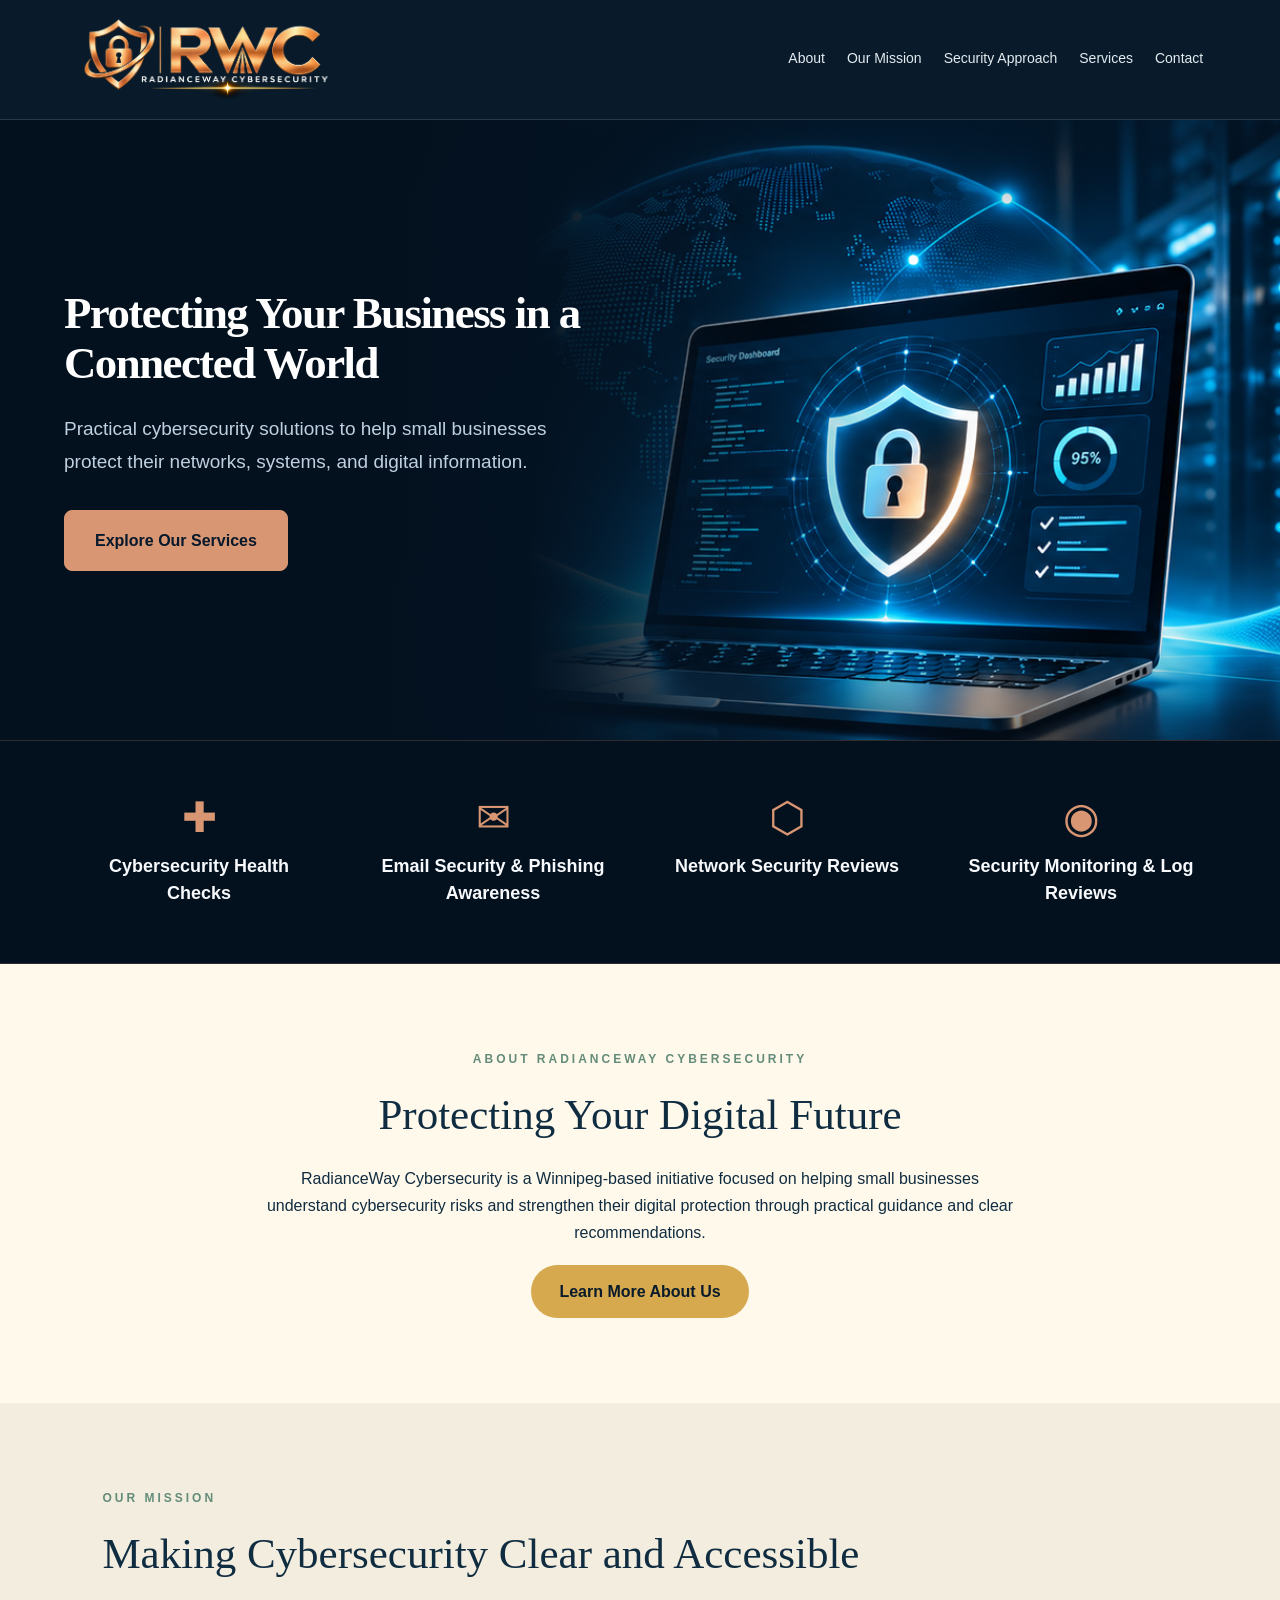
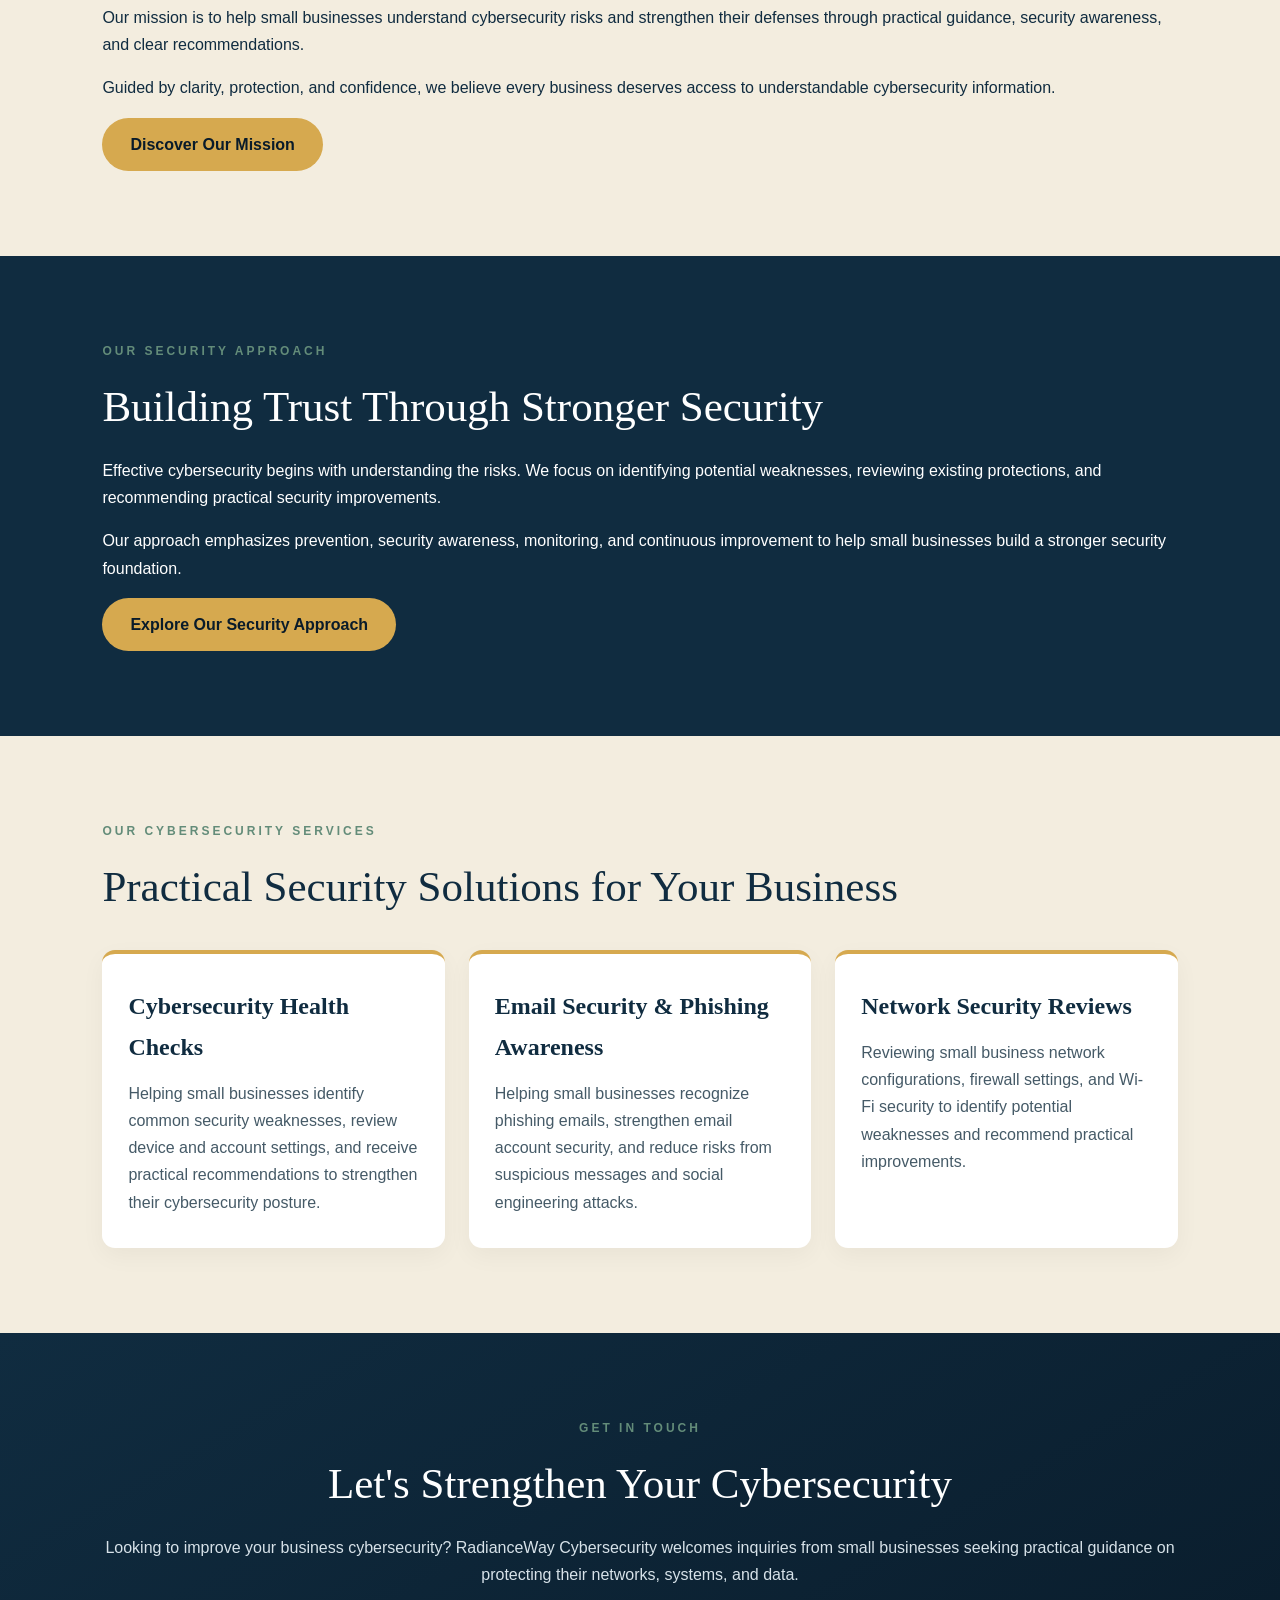
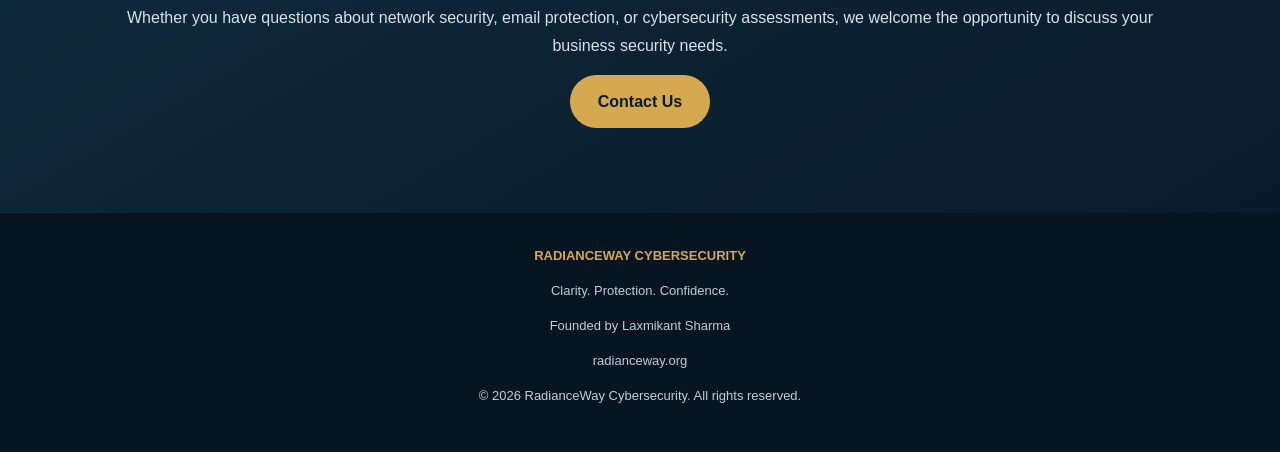
==== commit e53536c8: "Simplify homepage Security Approach section Updated the cybersecurity approach section to improve cl" ====
--- a/index.html
+++ b/index.html
@@ -379,39 +379,31 @@
 </section>
 
 
-  <section class="dark" id="philosophy">
-    <div class="container">
-      <div class="section-label">Our Cybersecurity Approach</div>
-      <h2>Building Trust Through Stronger Security</h2>
-      <p>
-        At RadianceWay Cybersecurity, we believe effective
-        cybersecurity begins with understanding the risks.
-        Our approach focuses on identifying potential
-        vulnerabilities, reviewing existing protections,
-        and helping small businesses make informed security decisions.
-      </p>
-      <p>
-        We emphasize proactive security practices,
-        including network protection, security awareness,
-        monitoring, and continuous improvement.
-        By identifying potential weaknesses early,
-        businesses can take practical steps to reduce
-        risks and build a stronger security foundation.
-      </p>
-      <p>
-        Every business has different security needs.
-        Through clear communication, practical recommendations,
-        and thoughtful security improvements, we aim to help
-        small businesses strengthen their defenses and approach
-        cybersecurity with greater confidence.
-      </p>
-      <div class="quote">
-        Strong cybersecurity begins with awareness,
-        grows through preparation, and builds
-        confidence through protection.
-      </div>
-    </div>
-  </section>
+  
+<section class="dark" id="philosophy">
+  <div class="container">
+    <div class="section-label">OUR SECURITY APPROACH</div>
+    <h2>Building Trust Through Stronger Security</h2>
+
+    <p>
+      Effective cybersecurity begins with understanding
+      the risks. We focus on identifying potential weaknesses,
+      reviewing existing protections, and recommending
+      practical security improvements.
+    </p>
+
+    <p>
+      Our approach emphasizes prevention, security awareness,
+      monitoring, and continuous improvement to help
+      small businesses build a stronger security foundation.
+    </p>
+
+    <a href="approach.html" class="button">
+      Explore Our Security Approach
+    </a>
+  </div>
+</section>
+
 
   <section class="cream" id="inspiration">
     <div class="container">
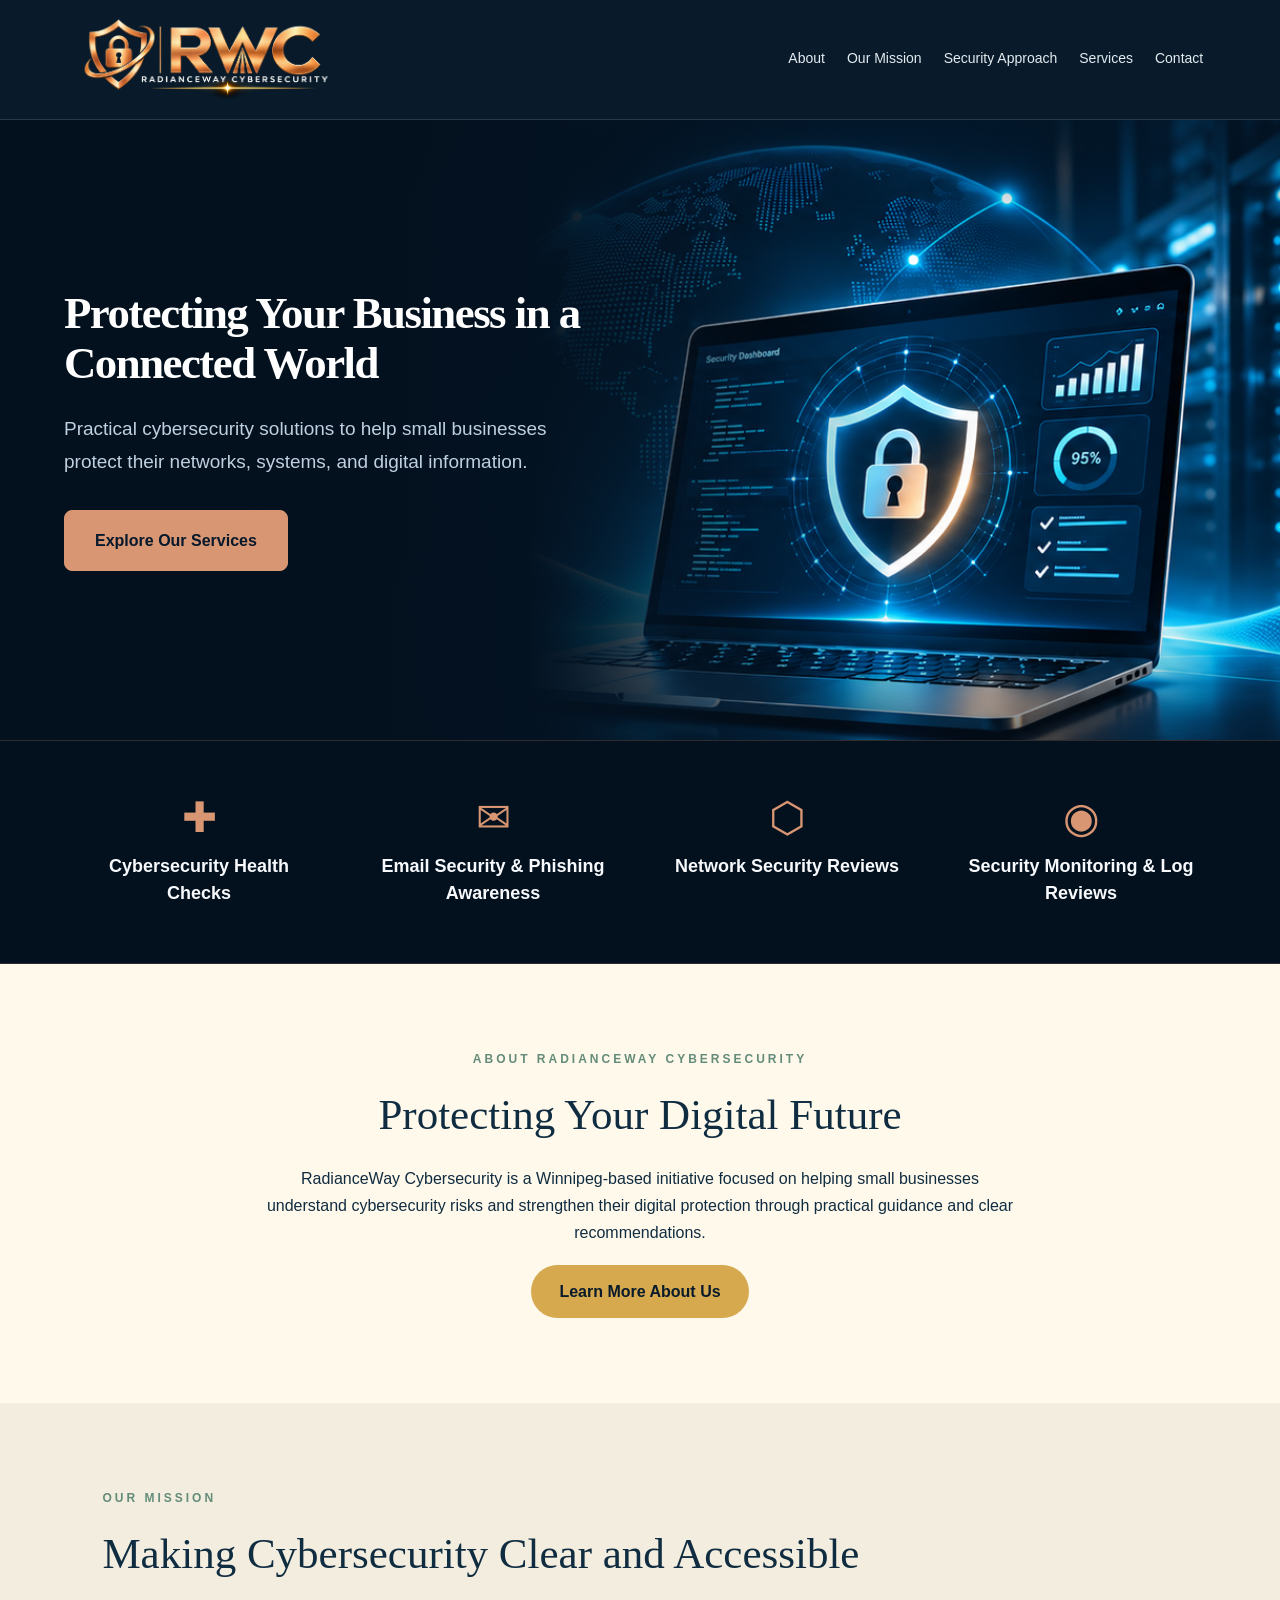
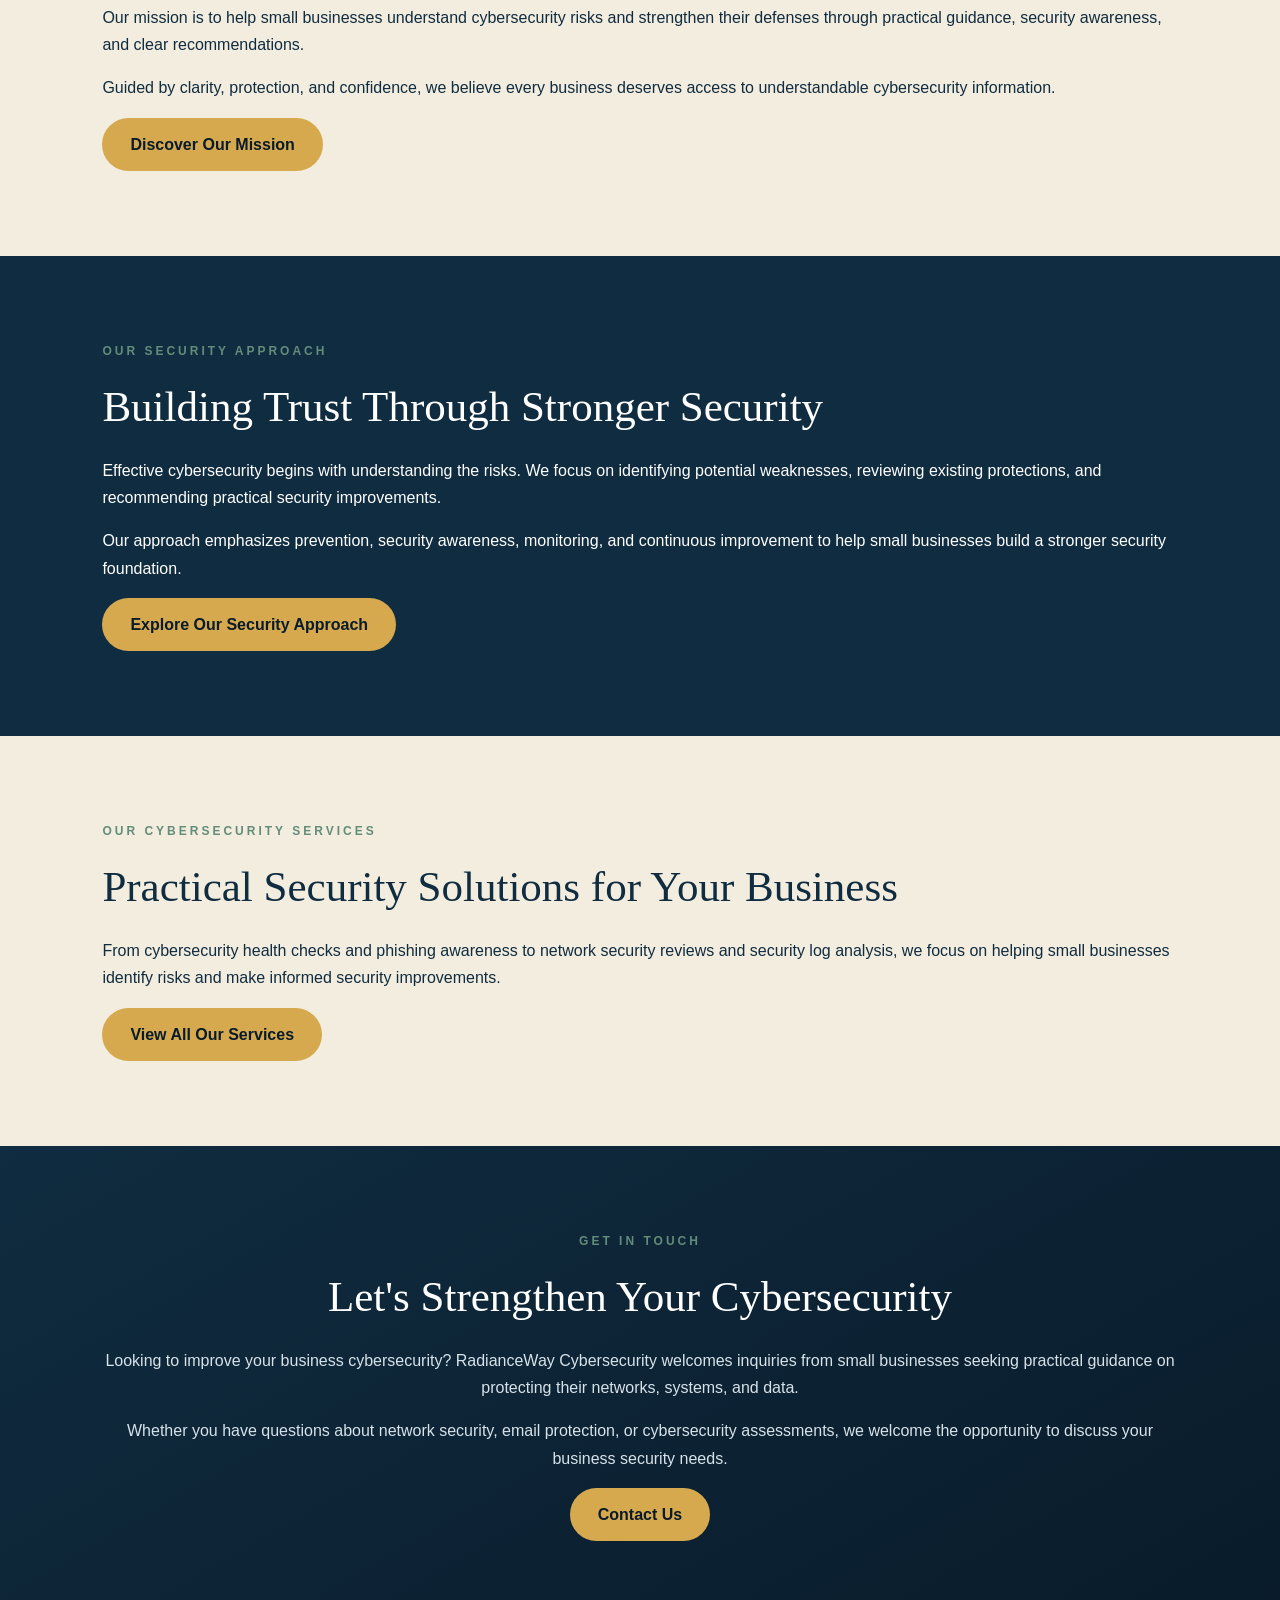
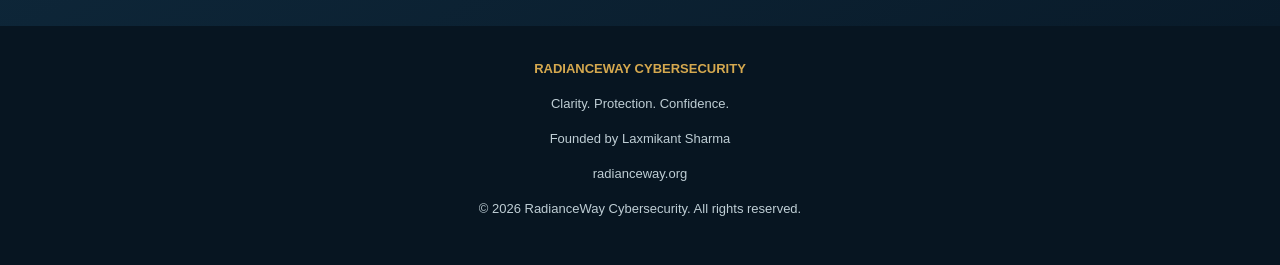
==== commit 7b3601fa: "Simplify homepage Services section and link to Services page Updated the Cybersecurity Services sect" ====
--- a/index.html
+++ b/index.html
@@ -405,41 +405,25 @@
 </section>
 
 
-  <section class="cream" id="inspiration">
-    <div class="container">
-      <div class="section-label">Our Cybersecurity Services</div>
-      <h2>Practical Security Solutions for Your Business</h2>
-      <div class="cards">
-        <article class="card">
-          <h3>Cybersecurity Health Checks</h3>
-          <p>
-            Helping small businesses identify common
-            security weaknesses, review device and account
-            settings, and receive practical recommendations
-            to strengthen their cybersecurity posture.
-          </p>
-        </article>
-        <article class="card">
-          <h3>Email Security & Phishing Awareness</h3>
-          <p>
-            Helping small businesses recognize phishing
-            emails, strengthen email account security,
-            and reduce risks from suspicious messages
-            and social engineering attacks.
-          </p>
-        </article>
-        <article class="card">
-          <h3>Network Security Reviews</h3>
-          <p>
-            Reviewing small business network configurations,
-            firewall settings, and Wi-Fi security to identify
-            potential weaknesses and recommend practical
-            improvements.
-          </p>
-        </article>
-      </div>
-    </div>
-  </section>
+  
+<section class="cream" id="inspiration">
+  <div class="container">
+    <div class="section-label">OUR CYBERSECURITY SERVICES</div>
+    <h2>Practical Security Solutions for Your Business</h2>
+
+    <p>
+      From cybersecurity health checks and phishing awareness
+      to network security reviews and security log analysis,
+      we focus on helping small businesses identify risks
+      and make informed security improvements.
+    </p>
+
+    <a href="services.html" class="button">
+      View All Our Services
+    </a>
+  </div>
+</section>
+
 
   <section class="closing" id="community">
     <div class="container">
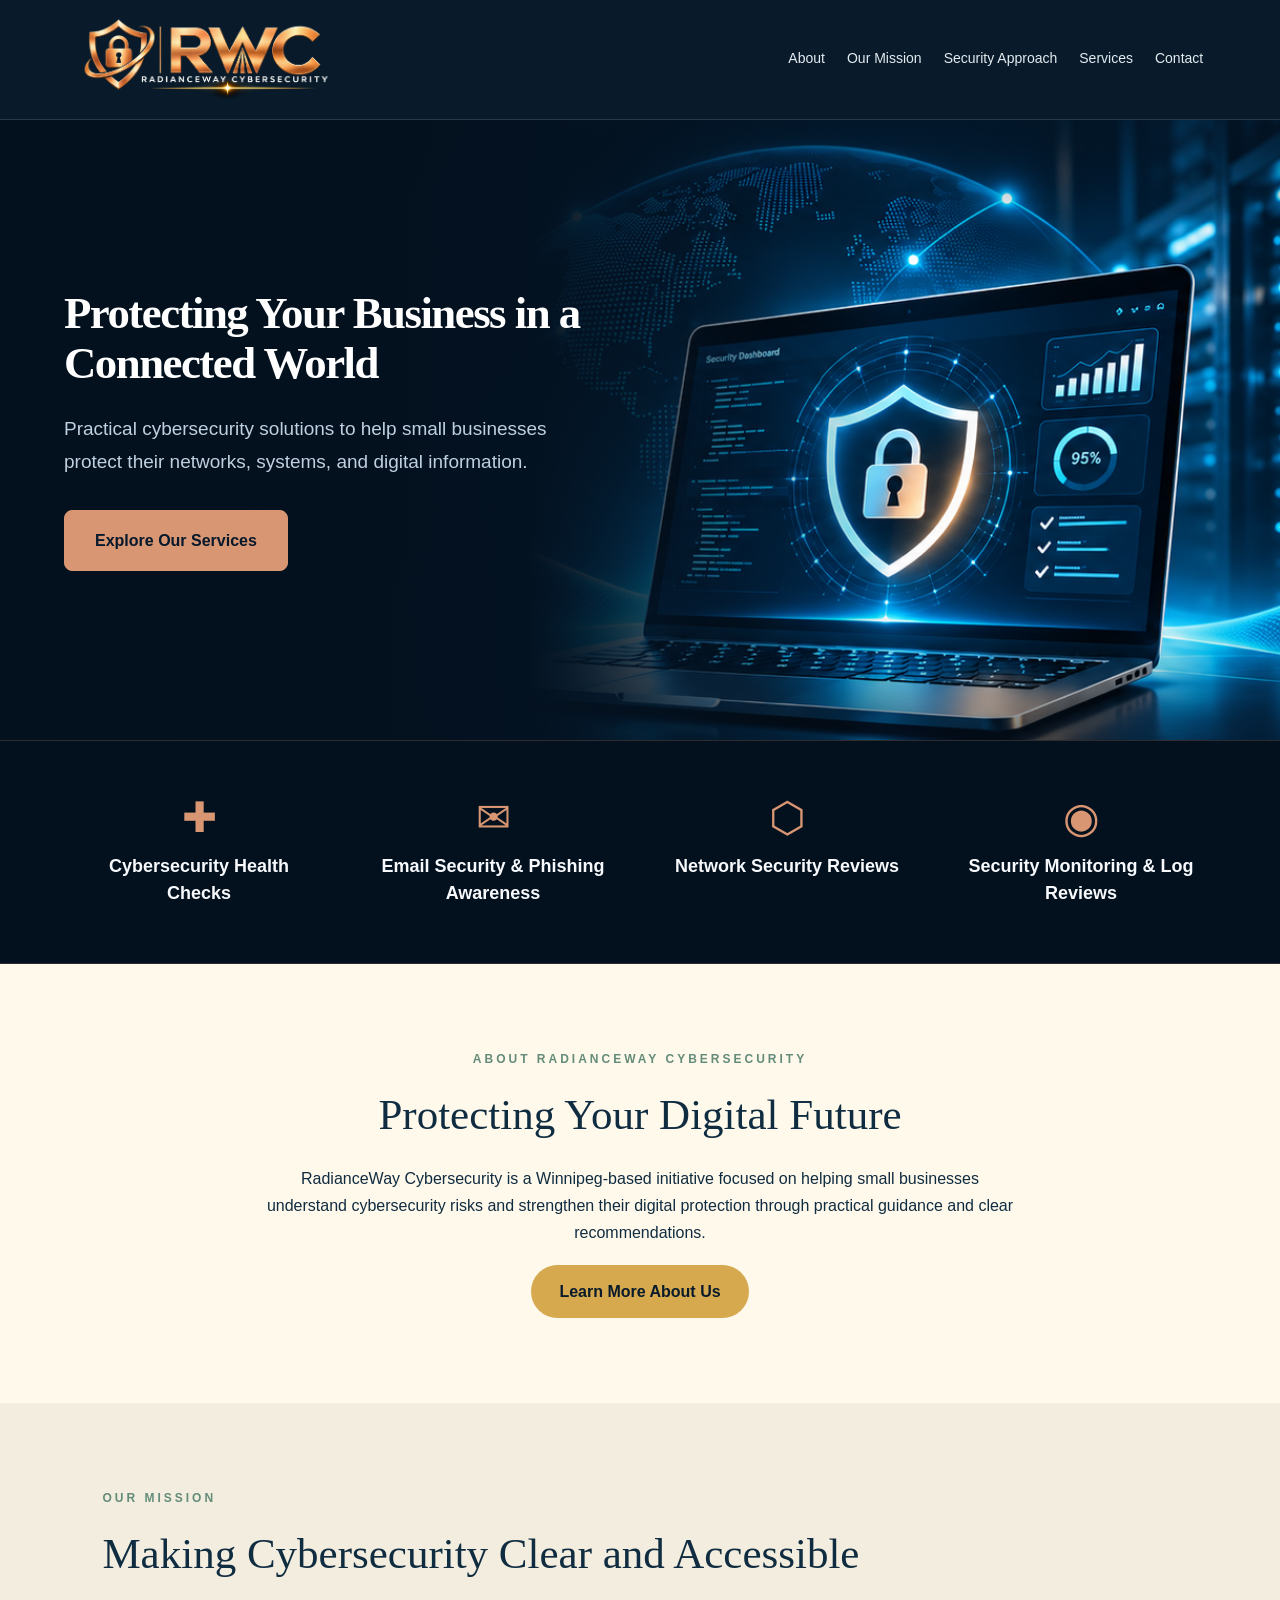
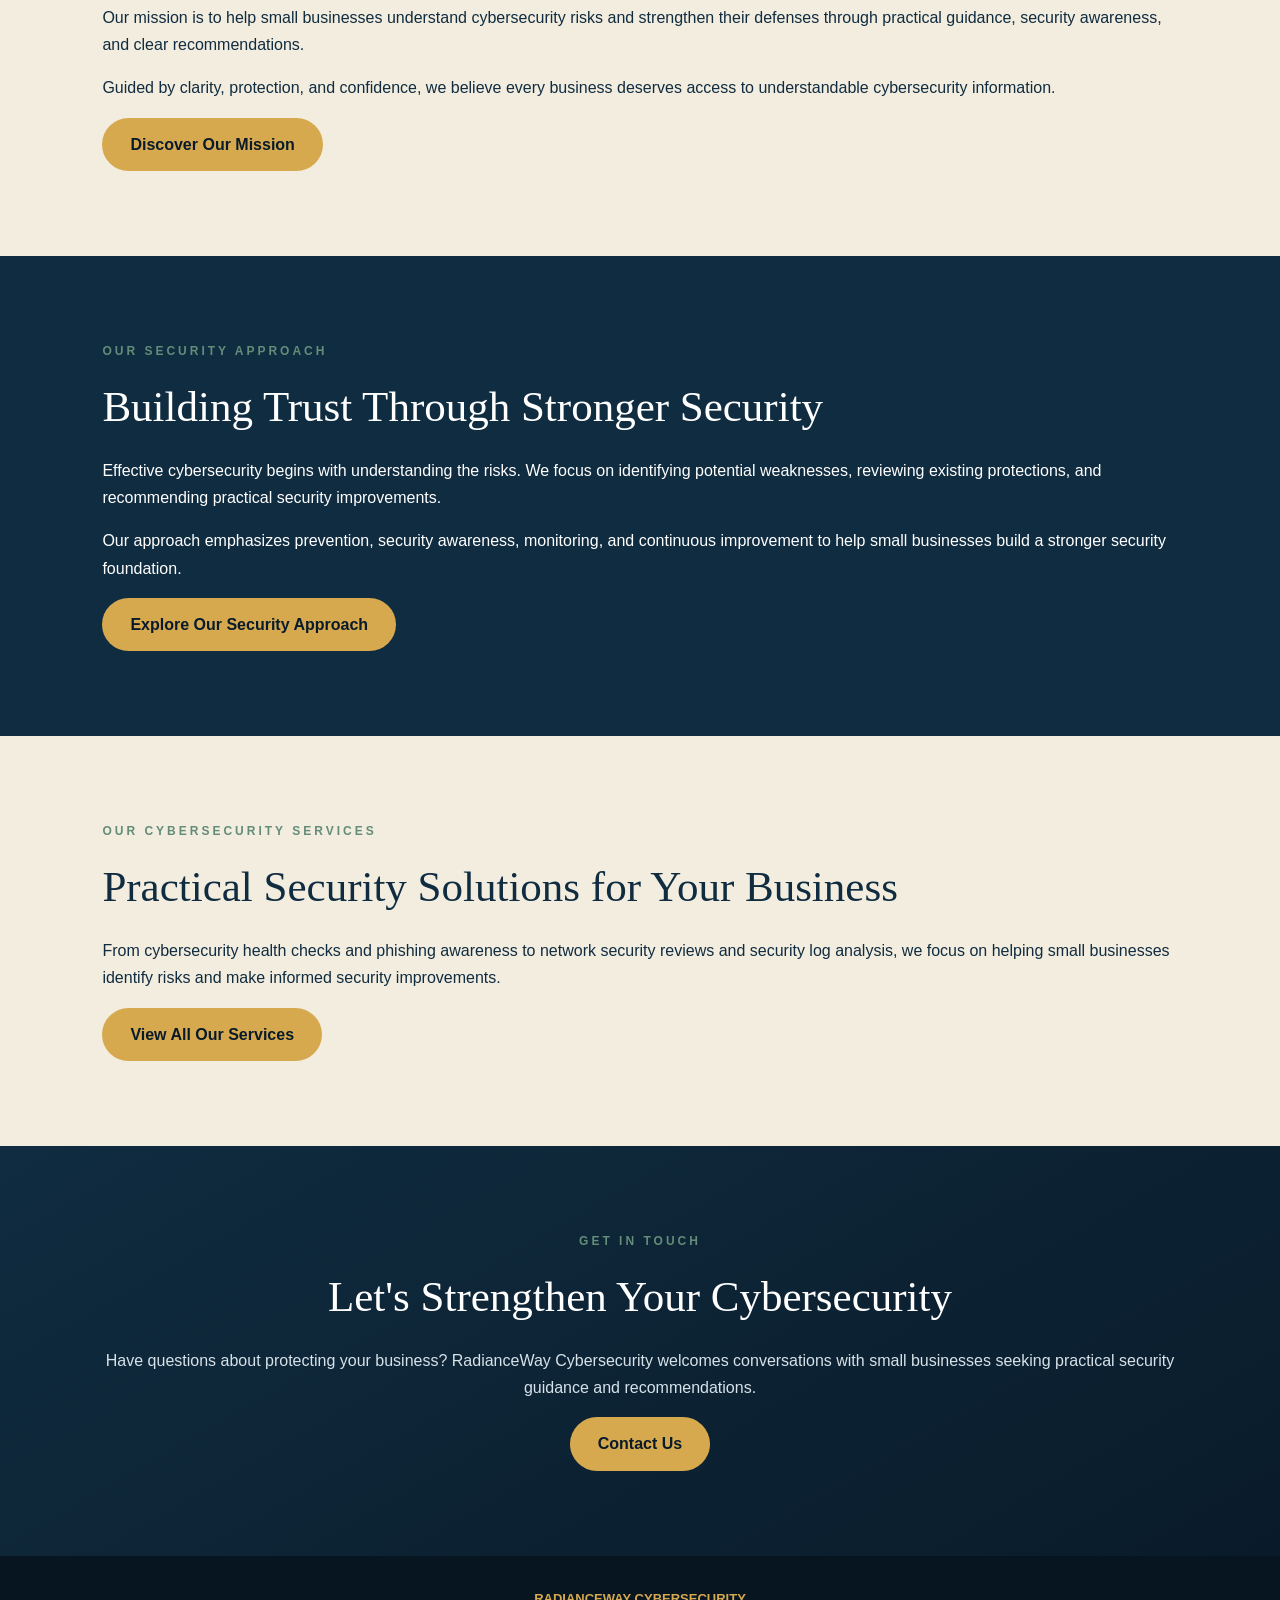
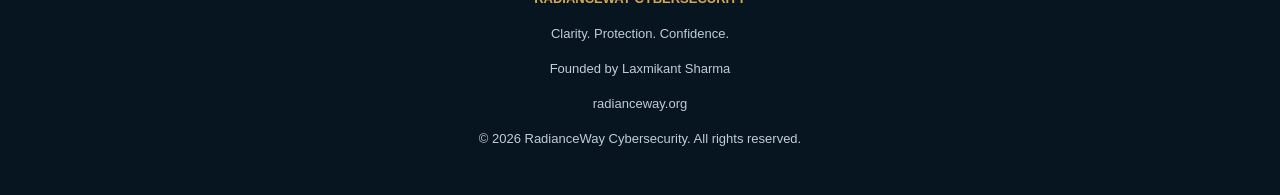
==== commit 46bed626: "Simplify homepage Contact section and link to Contact page Updated the 'Get in Touch' section with n" ====
--- a/index.html
+++ b/index.html
@@ -425,25 +425,26 @@
 </section>
 
 
-  <section class="closing" id="community">
-    <div class="container">
-      <div class="section-label">Get in Touch</div>
-      <h2>Let's Strengthen Your Cybersecurity</h2>
-      <p>
-        Looking to improve your business cybersecurity?
-        RadianceWay Cybersecurity welcomes inquiries
-        from small businesses seeking practical guidance
-        on protecting their networks, systems, and data.
-      </p>
-      <p>
-        Whether you have questions about network security,
-        email protection, or cybersecurity assessments,
-        we welcome the opportunity to discuss your
-        business security needs.
-      </p>
-      <a class="button" href="mailto:laxsharma@lscyber.ca?subject=RadianceWay%20Cybersecurity%20Inquiry">Contact Us</a>
-    </div>
-  </section>
+  
+<section class="closing" id="community">
+  <div class="container">
+    <div class="section-label">GET IN TOUCH</div>
+    <h2>Let's Strengthen Your Cybersecurity</h2>
+
+    <p>
+      Have questions about protecting your business?
+      RadianceWay Cybersecurity welcomes conversations
+      with small businesses seeking practical security
+      guidance and recommendations.
+    </p>
+
+    <a href="contact.html" class="button">
+      Contact Us
+    </a>
+
+  </div>
+</section>
+
 </main>
 
 <footer>
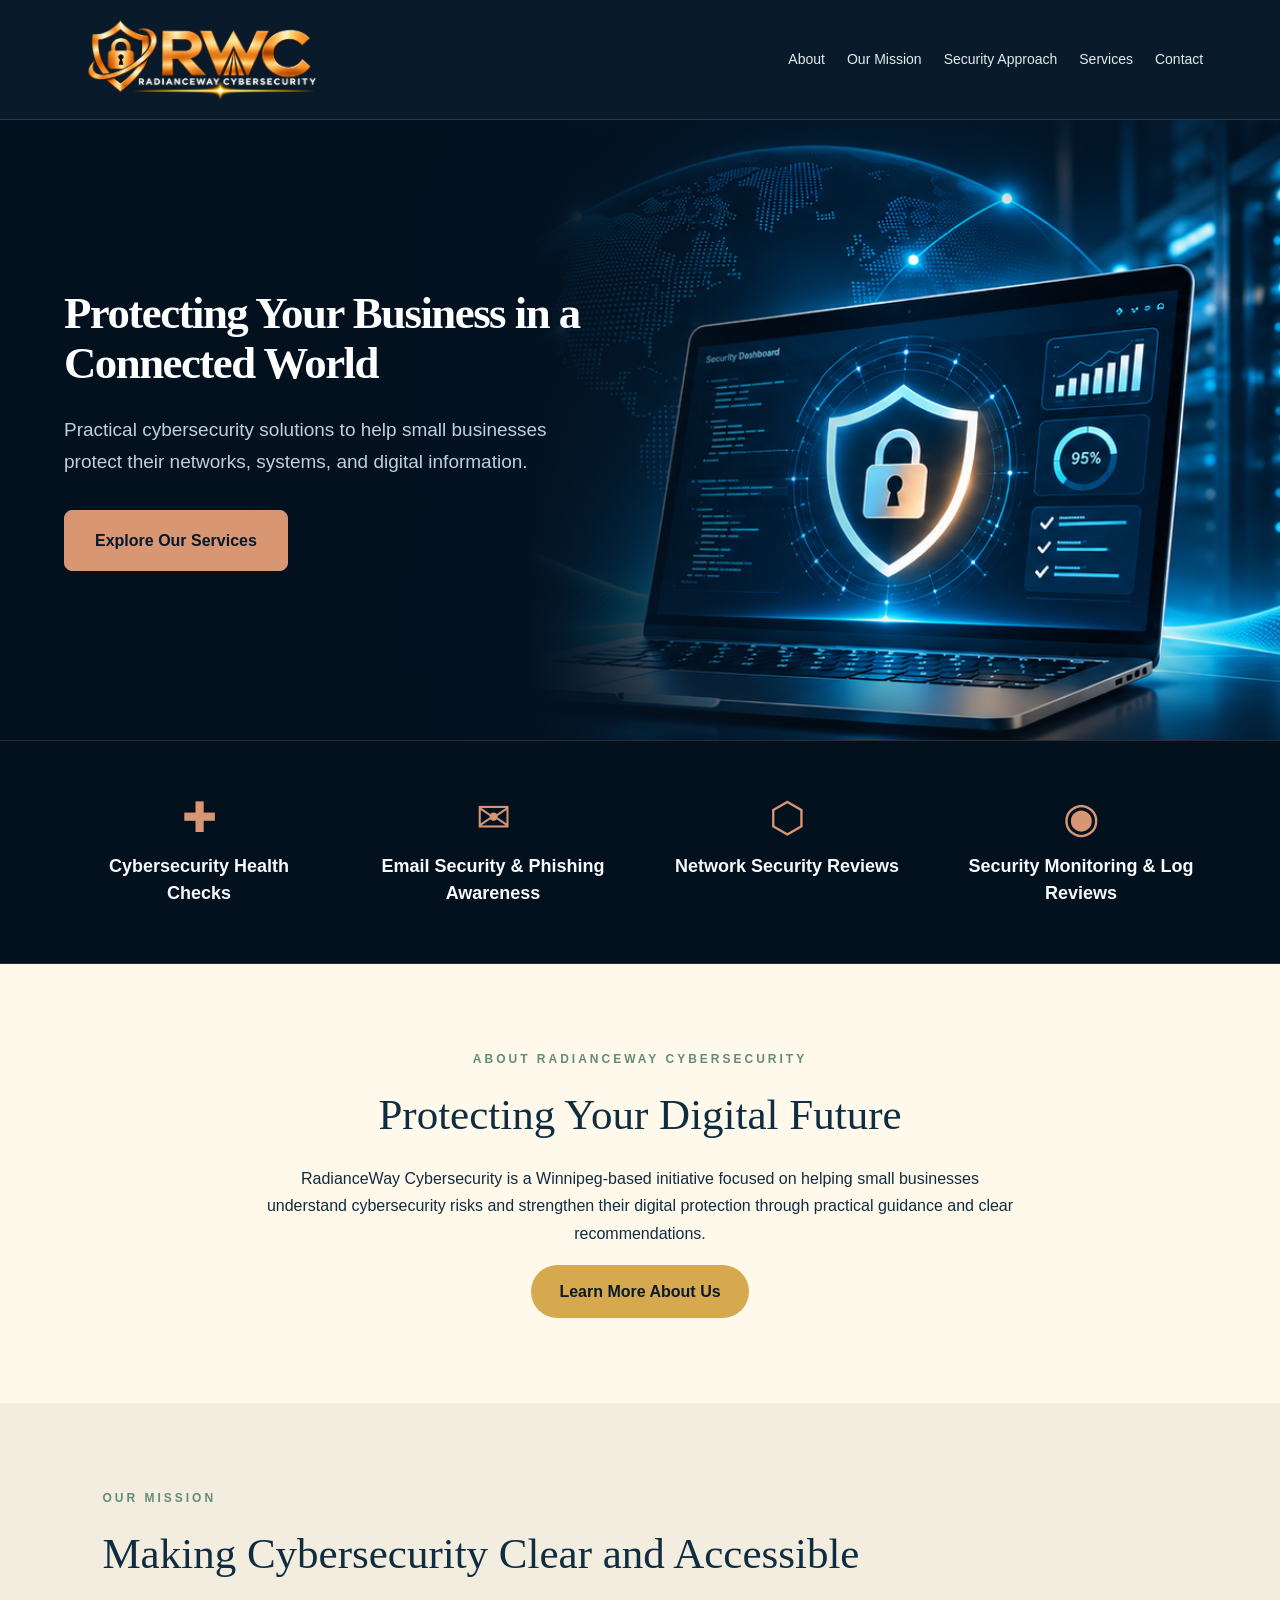
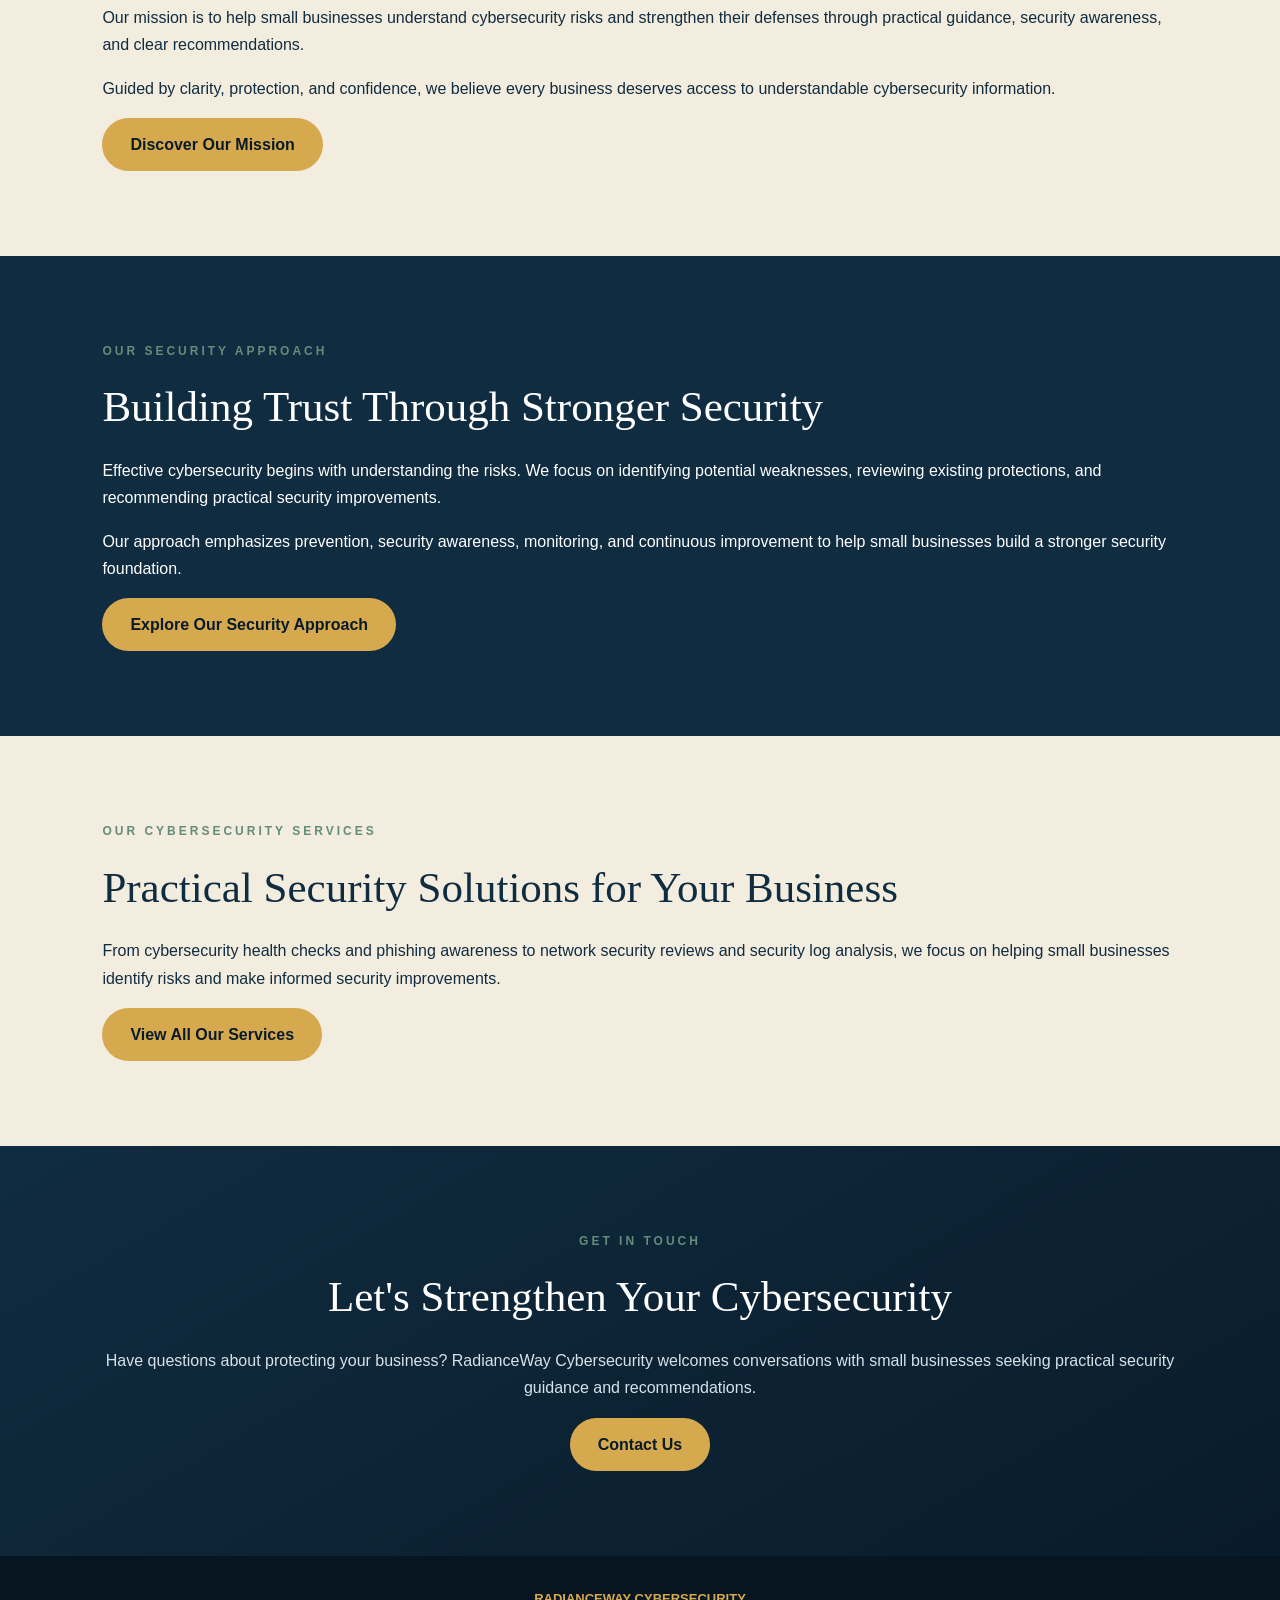
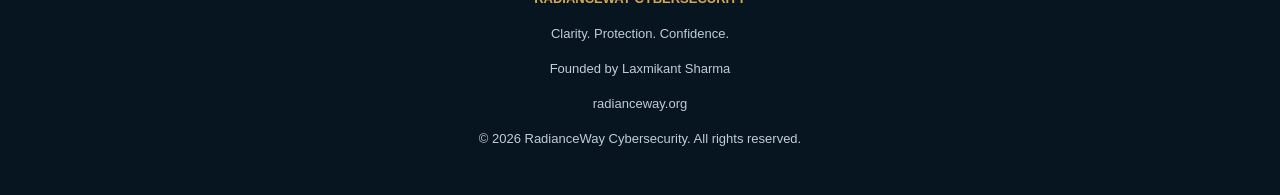
==== commit 4be4ba60: "Update homepage with new transparent RWC log" ====
--- a/index.html
+++ b/index.html
@@ -265,7 +265,7 @@
 <header class="header">
   
 <a class="brand" href="index.html" aria-label="RadianceWay Cybersecurity Home">
-  <img class="brand-logo" src="Copper-Gold%20RWC%20Cybersecurity%20Logo.png" alt="RWC RadianceWay Cybersecurity">
+  <img class="brand-logo" src="RWC-Logo-Transparent.png" alt="RWC RadianceWay Cybersecurity">
 </a>
 
   <button class="menu-toggle" type="button"
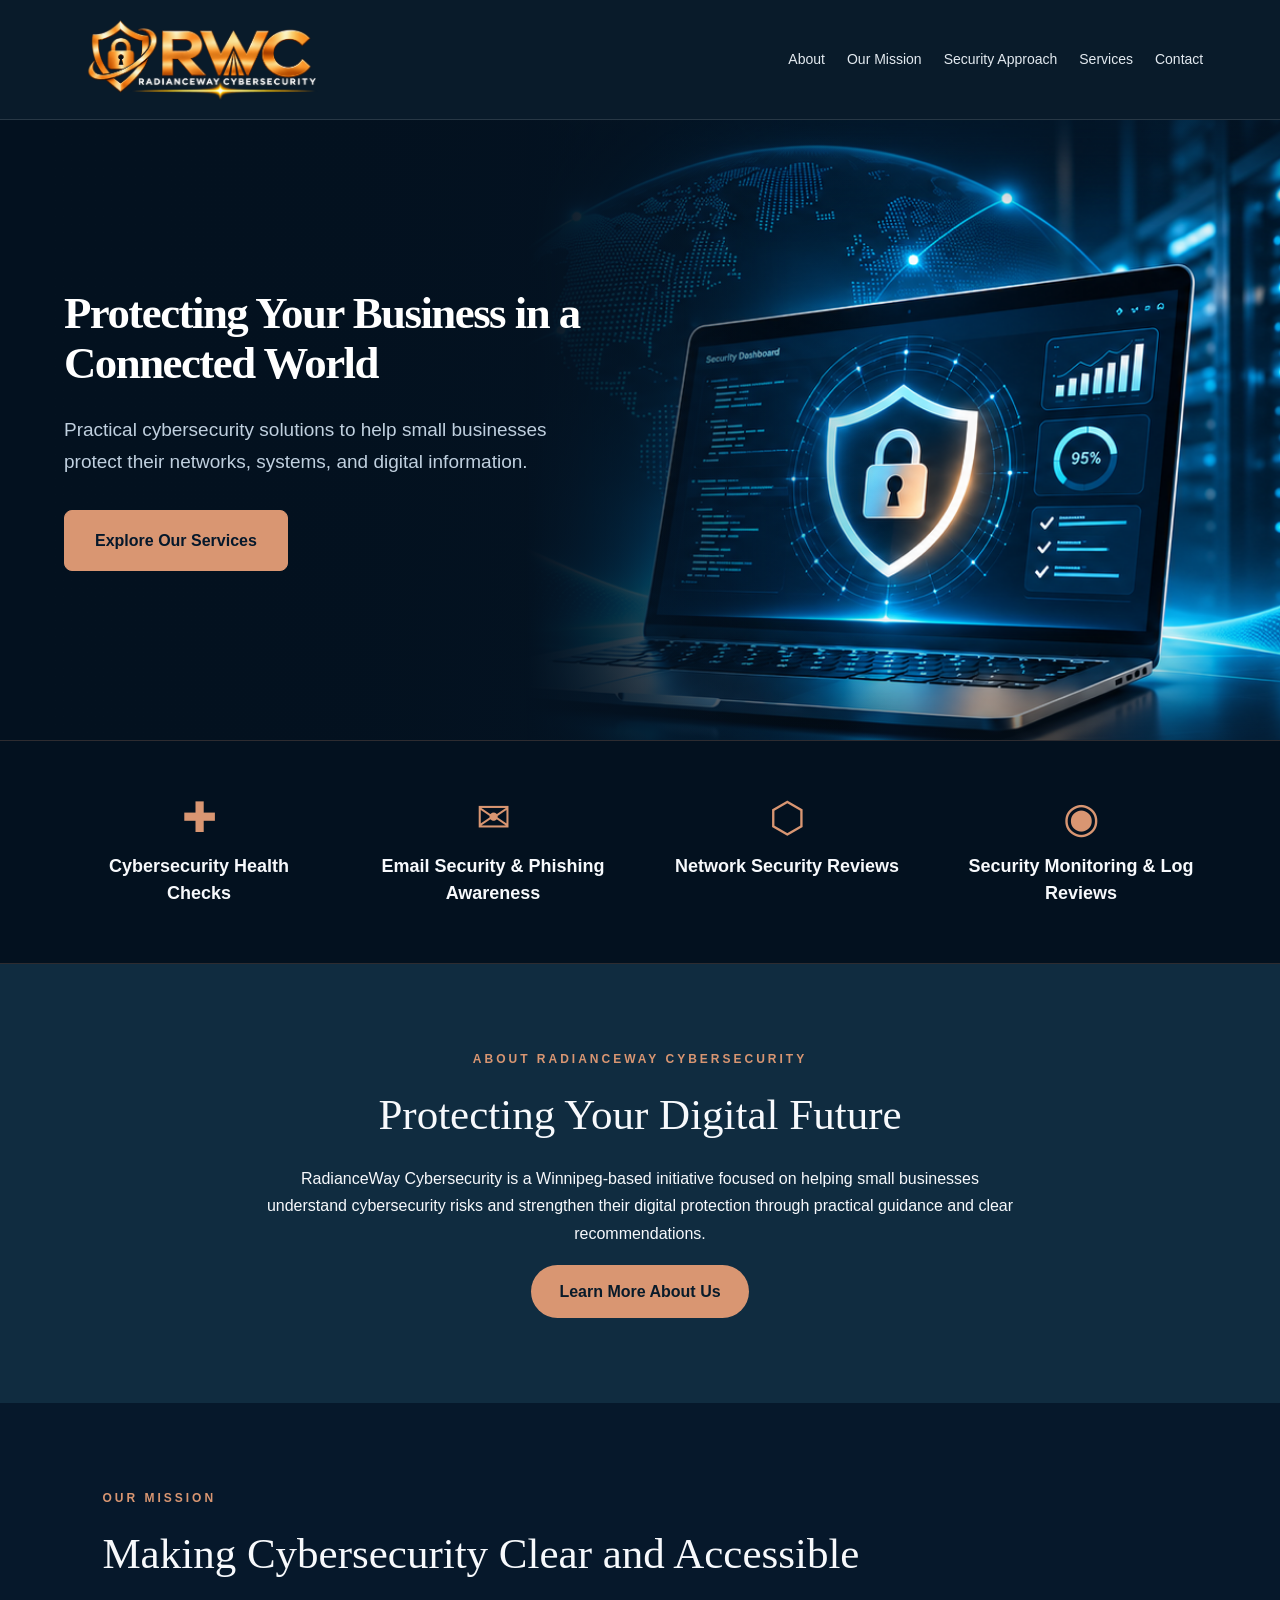
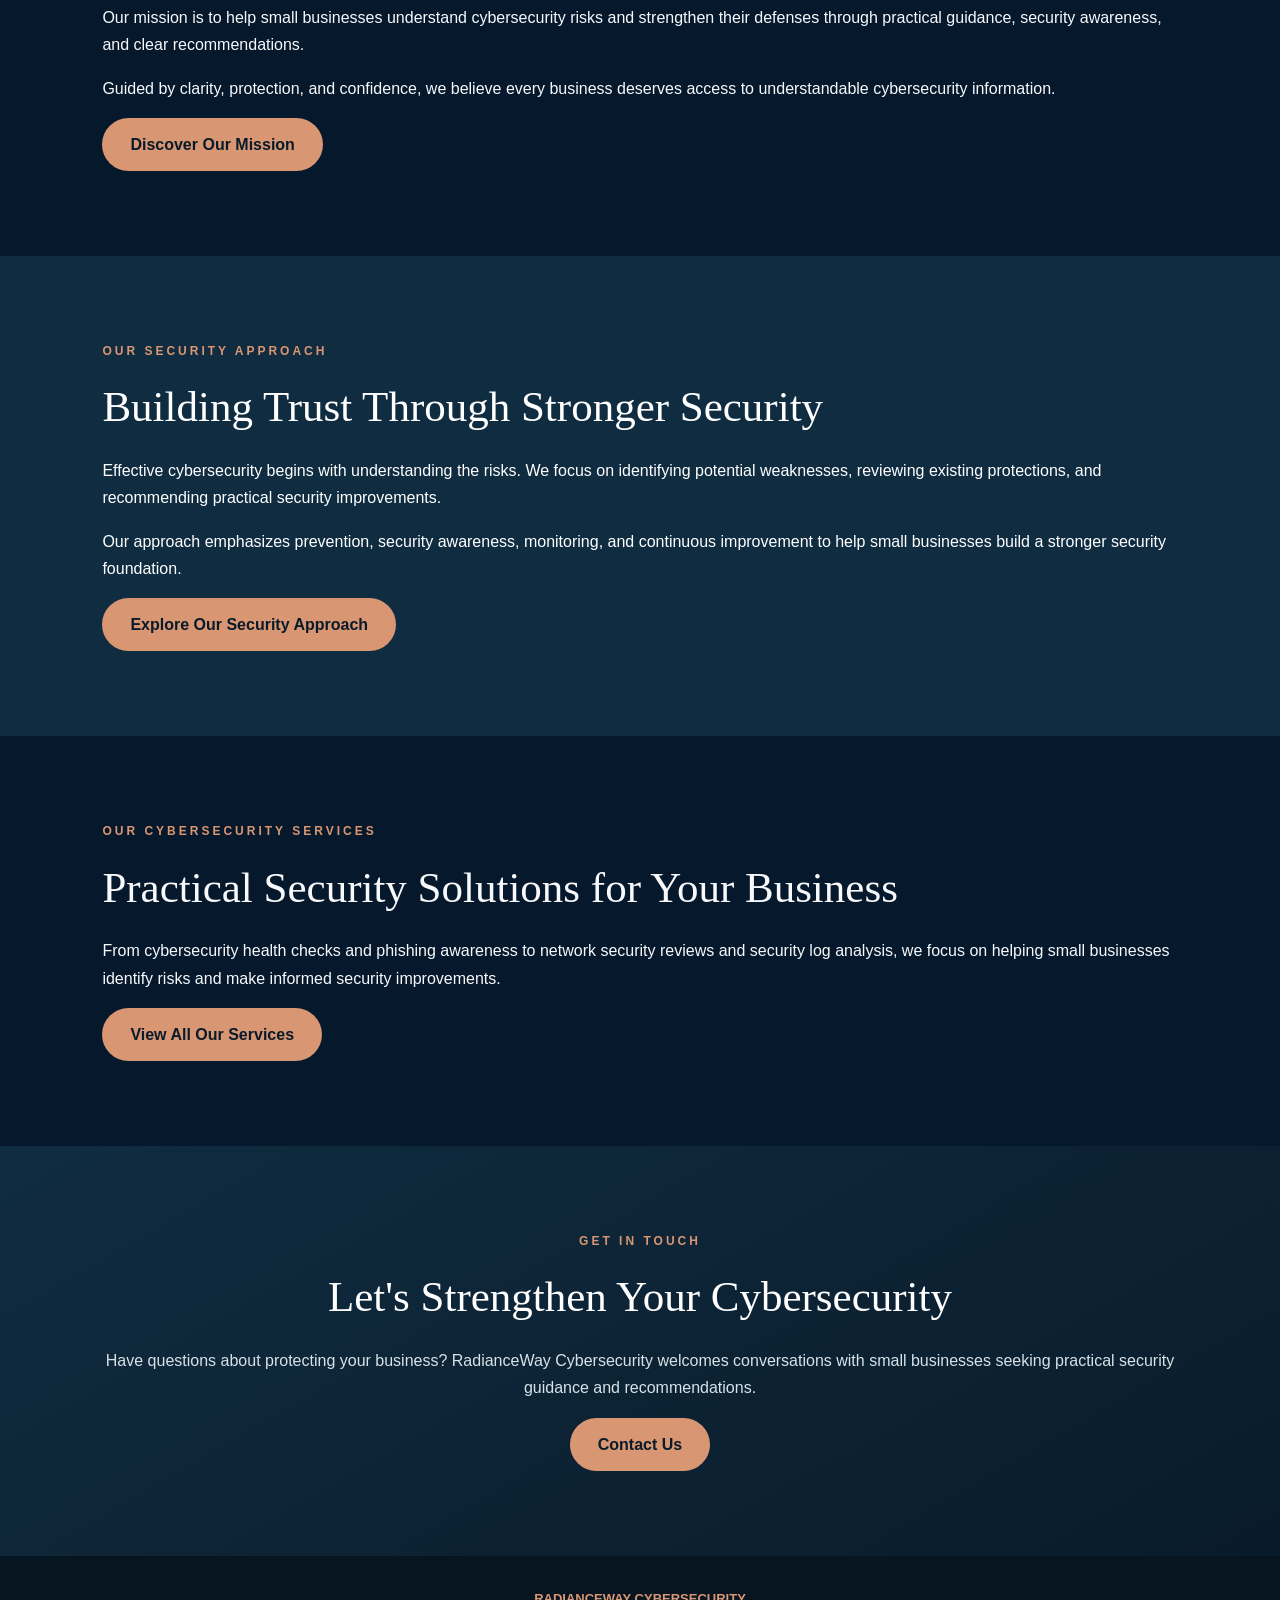
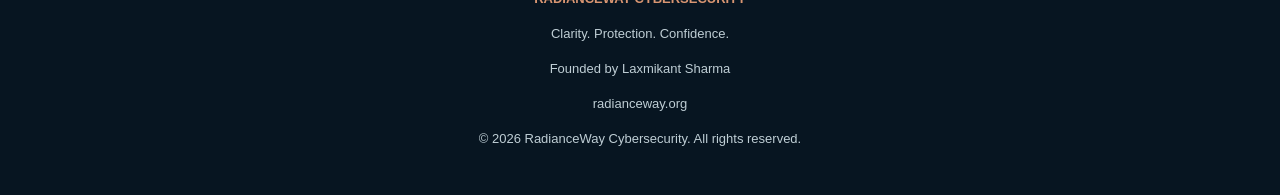
==== commit 8636f6c7: "Refine homepage navy and copper color scheme" ====
--- a/index.html
+++ b/index.html
@@ -159,7 +159,7 @@
     }
     .button {
       display: inline-block;
-      background: var(--gold);
+      background: #d99672;
       color: var(--deep);
       text-decoration: none;
       padding: 13px 28px;
@@ -168,13 +168,13 @@
       transition: background .2s, transform .2s;
     }
     .button:hover {
-      background: #f1cd7e;
+      background: #f0bea0;
       transform: translateY(-2px);
     }
     section { padding: 85px 8%; scroll-margin-top: 20px; }
     .container { max-width: 1080px; margin: auto; }
     .section-label {
-      color: var(--sage);
+      color: #d99672;
       text-transform: uppercase;
       letter-spacing: 3px;
       font-size: 12px;
@@ -187,9 +187,16 @@
       margin: 10px 0 22px;
       font-weight: normal;
     }
-    .intro { text-align: center; }
+    .intro {
+  text-align: center;
+  background: var(--navy);
+  color: #f7f9fc;
+}
     .intro p { max-width: 760px; margin: 0 auto 18px; }
-    .cream { background: #f3eddf; }
+    .cream{
+           background: #06182b;
+           color: #f7f9fc;
+   }
     .dark {
       background: var(--navy);
       color: white;
@@ -241,7 +248,7 @@
       text-align: center;
       font-size: 13px;
     }
-    footer strong { color: var(--gold); }
+    footer strong { color: #d99672; }
     :focus-visible {
       outline: 3px solid var(--gold);
       outline-offset: 4px;
--- a/styles.css
+++ b/styles.css
@@ -373,3 +373,35 @@
     padding: 16px 12px;
   }
 }
+
+/* Contact Page - Link Colors */
+
+.contact-section a:not(.page-button) {
+  color: var(--copper-light);
+  text-decoration: underline;
+  text-underline-offset: 4px;
+}
+
+.contact-section a:not(.page-button):hover,
+.contact-section a:not(.page-button):focus-visible {
+  color: var(--white);
+}
+
+/* Homepage - Consistent Mobile Header */
+
+@media (max-width: 768px) {
+  body .header {
+    flex-direction: column;
+    align-items: center;
+    justify-content: center;
+    gap: 16px;
+  }
+
+  body .header .brand {
+    margin: 0 auto;
+  }
+
+  body .header .menu-toggle {
+    margin: 0 auto;
+  }
+}
